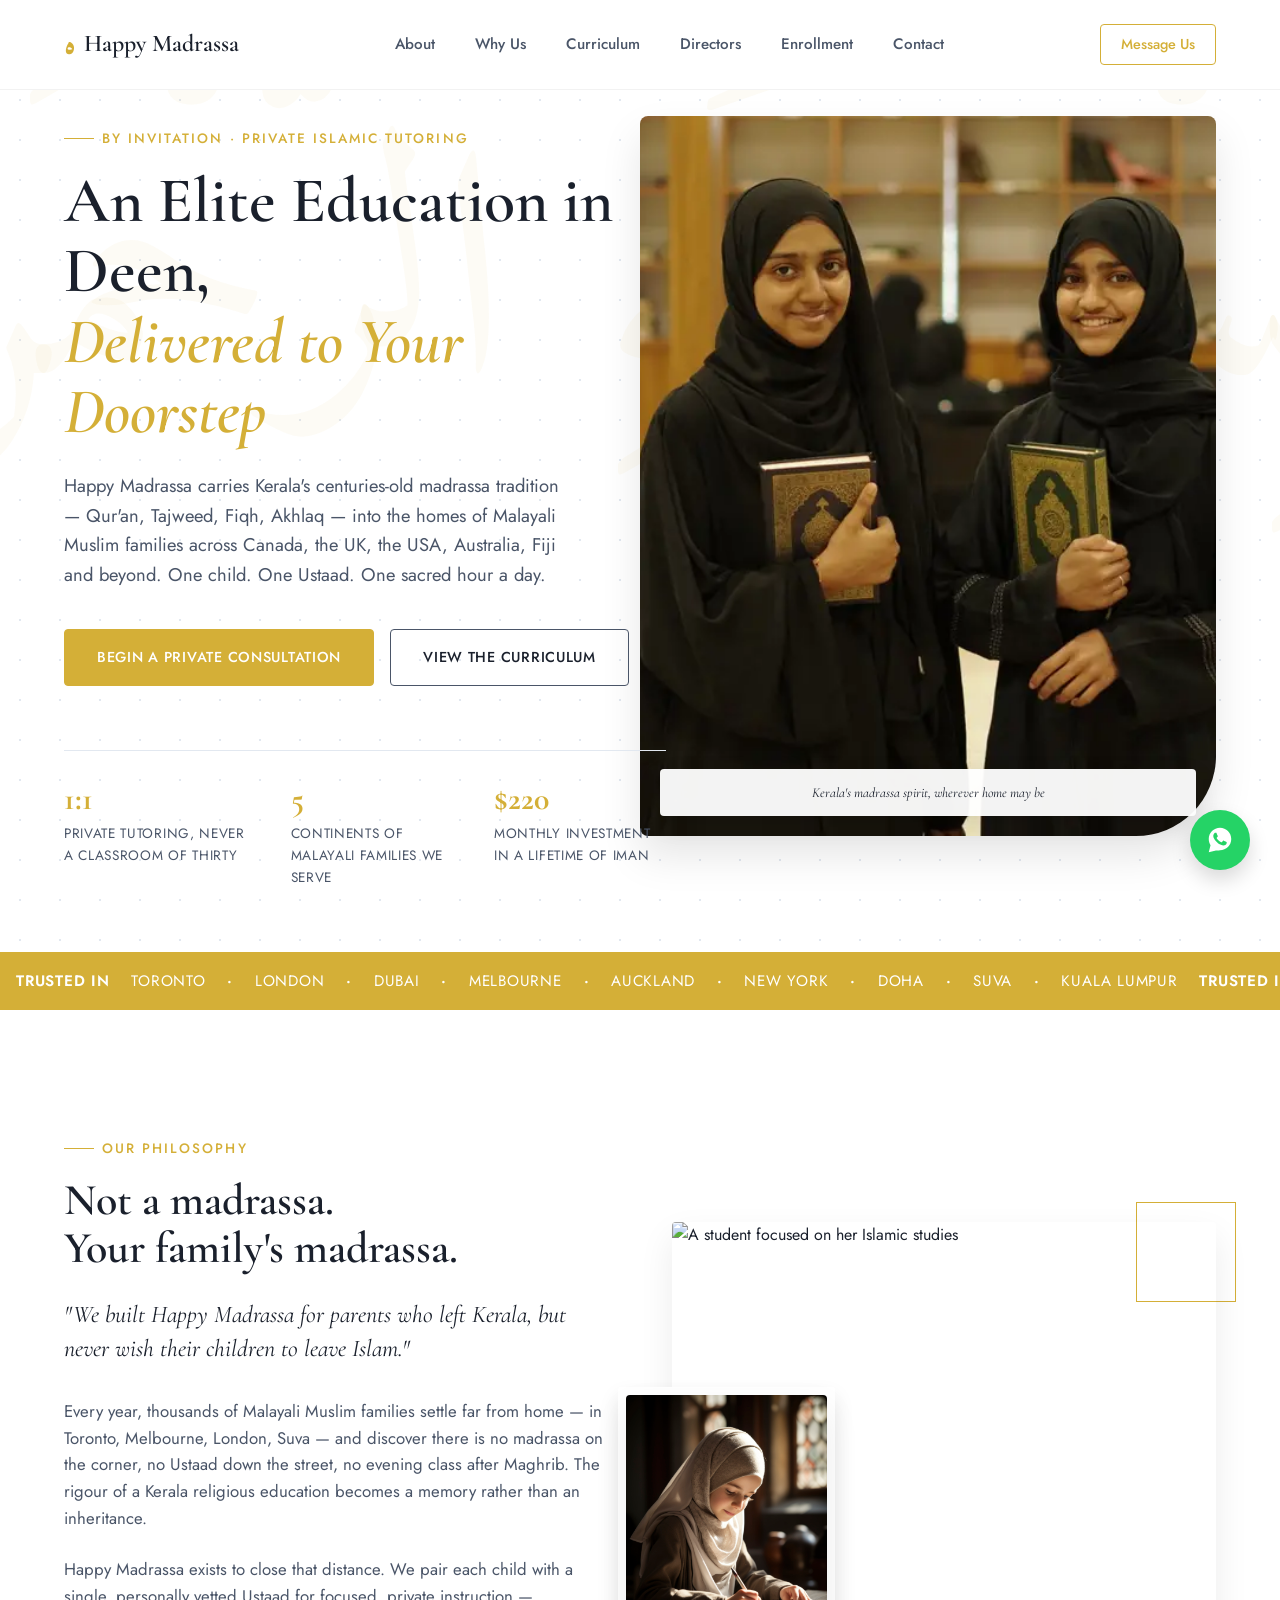
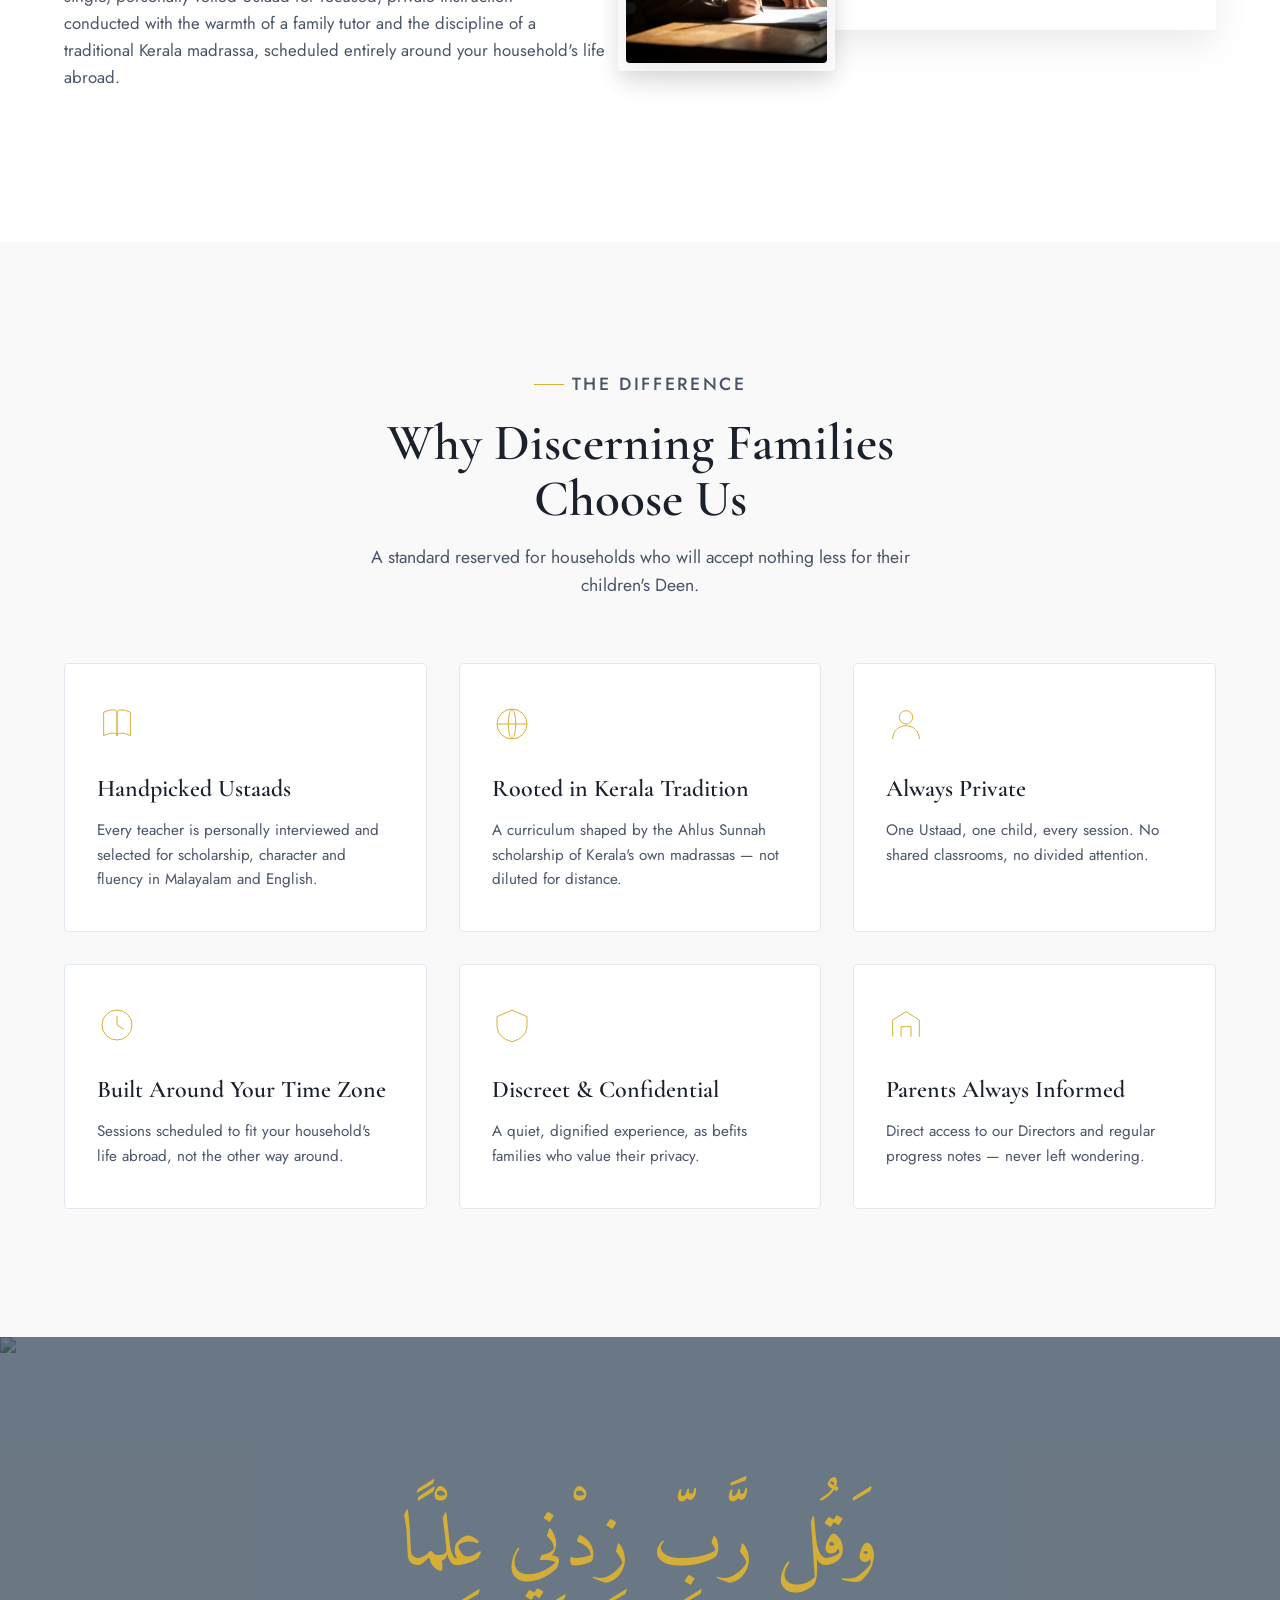
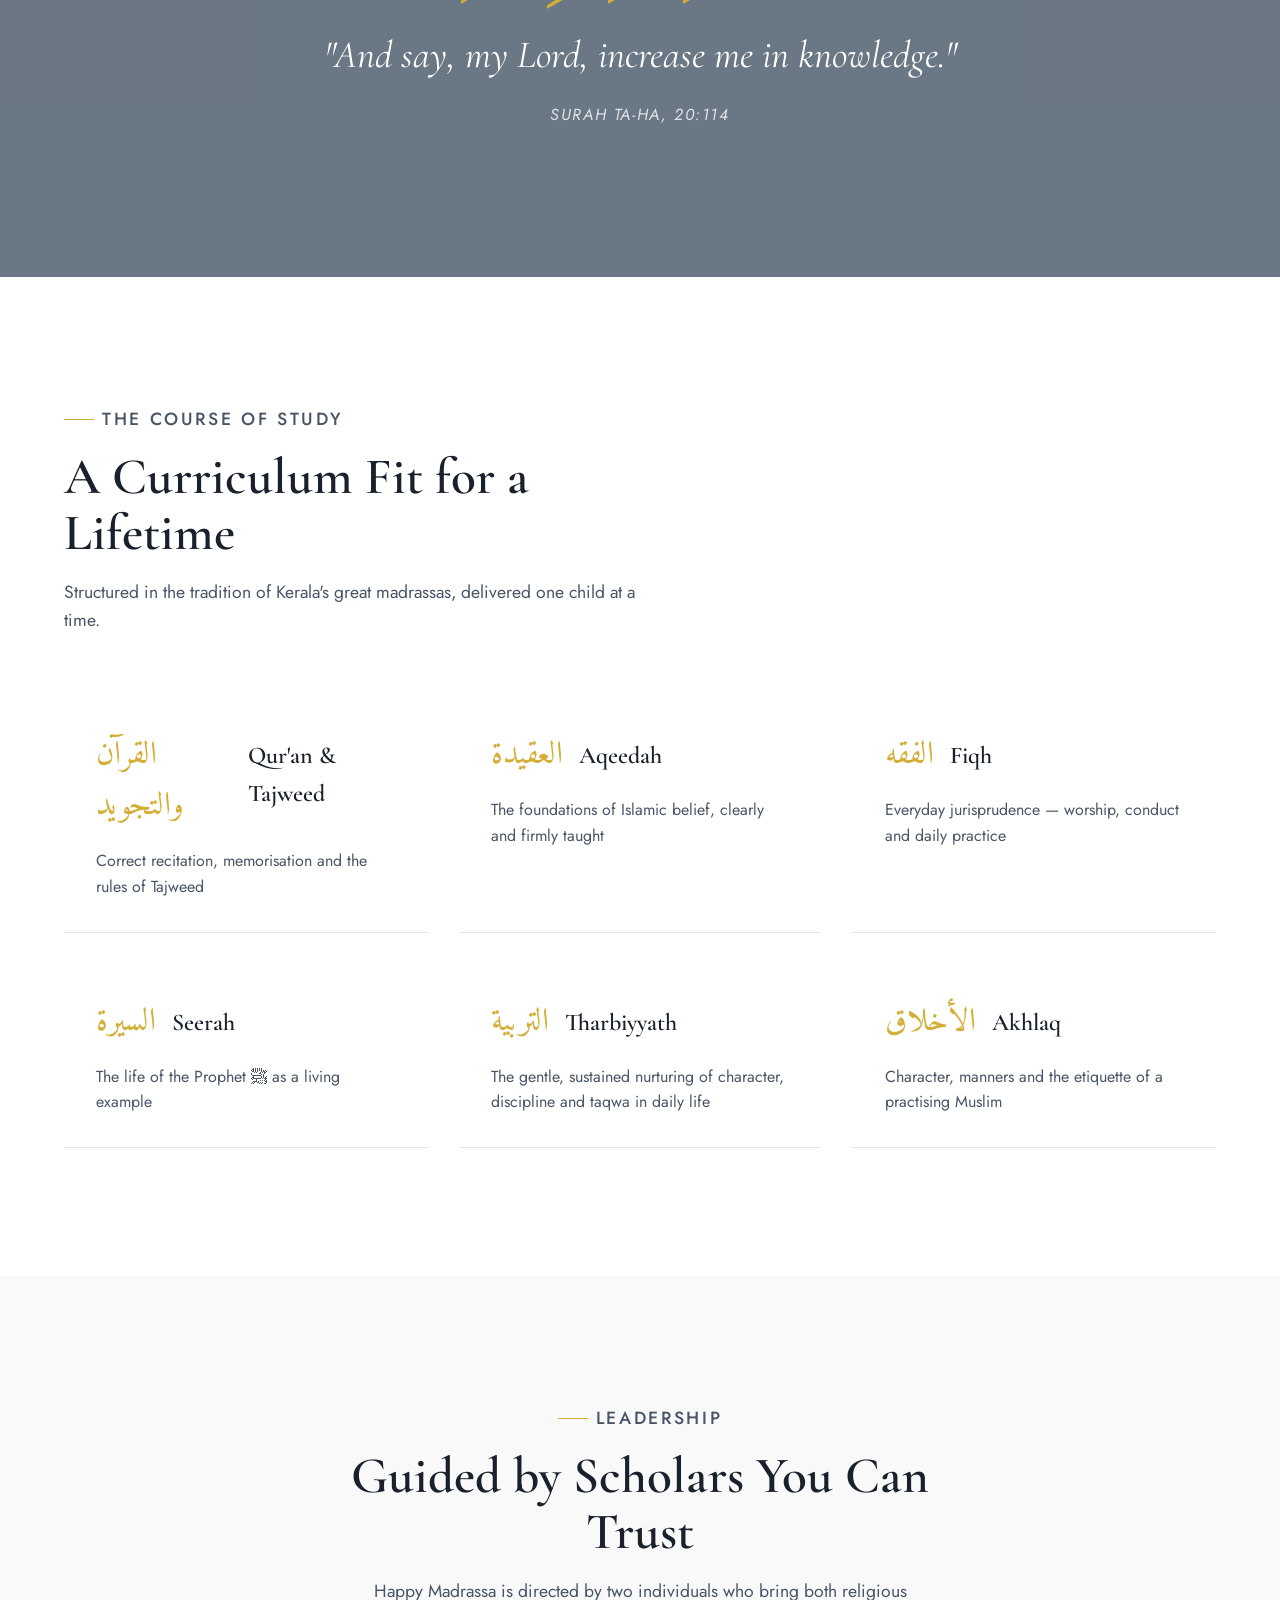
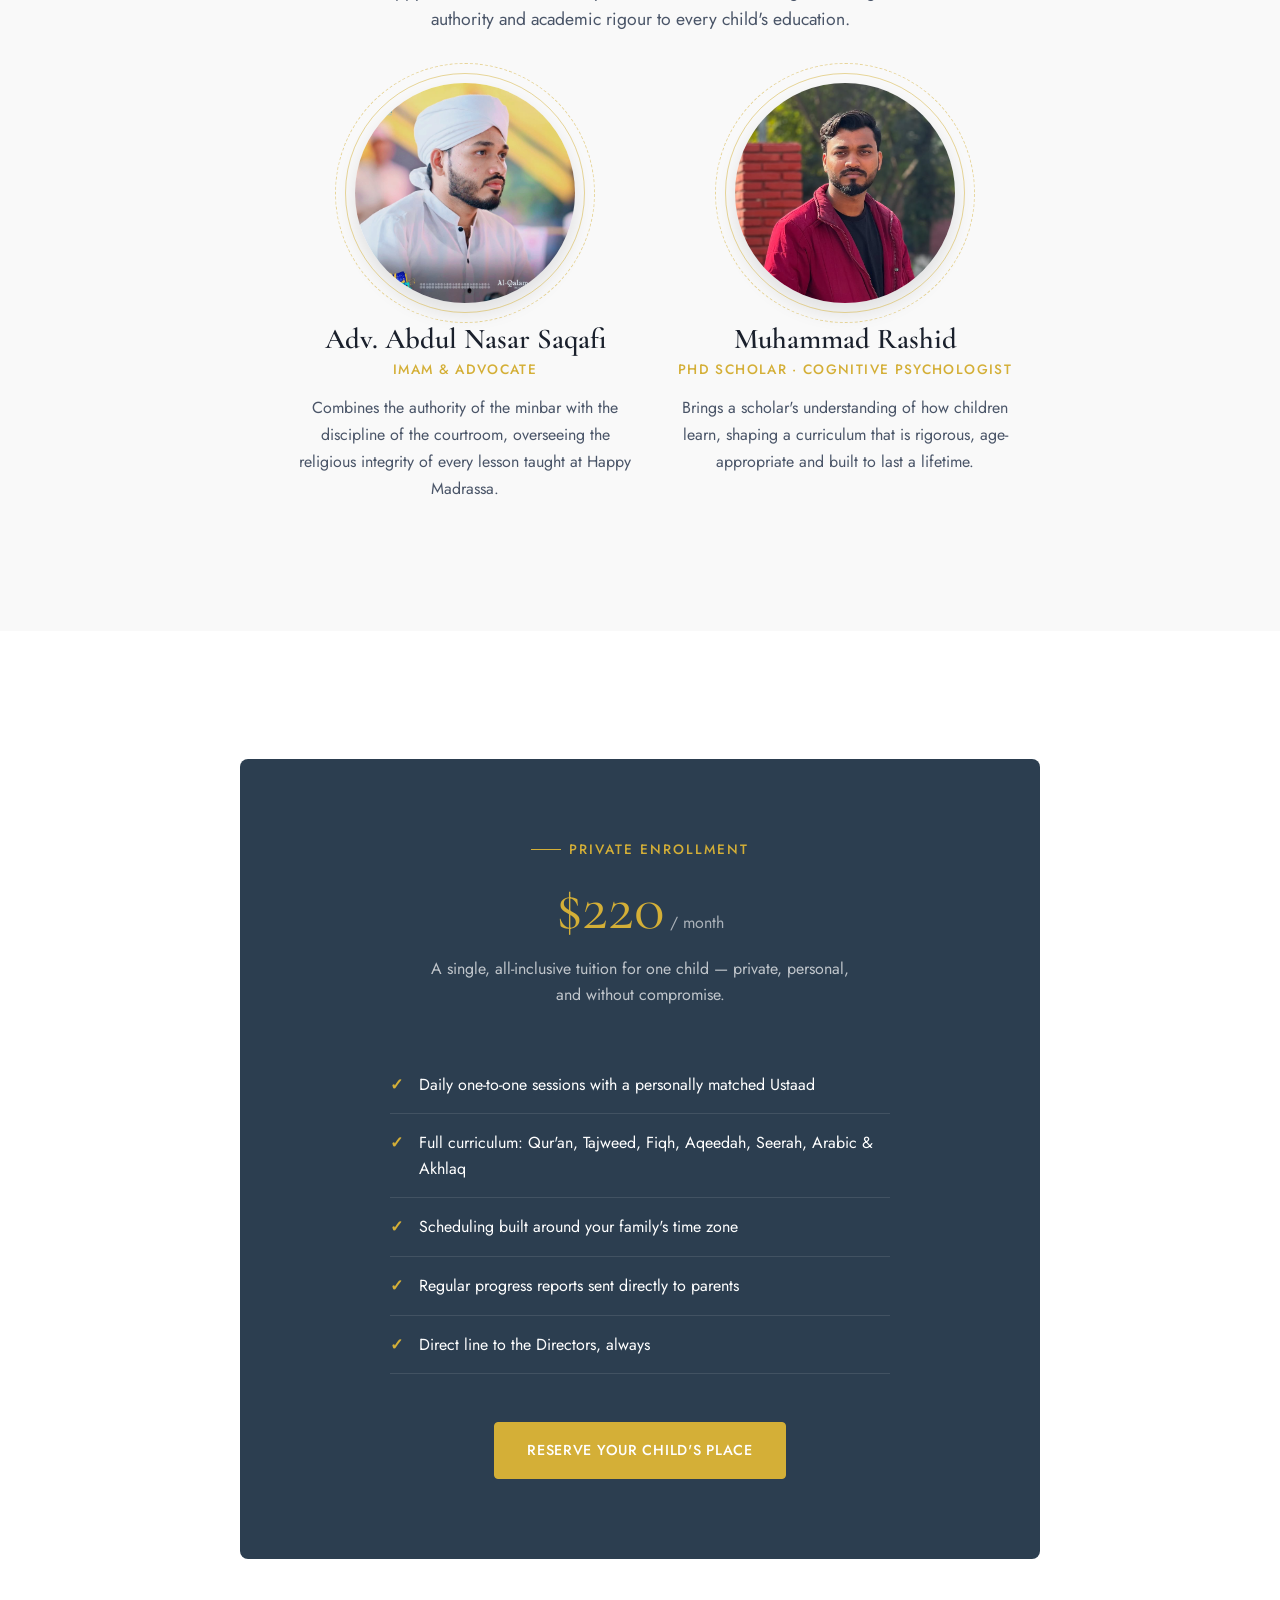
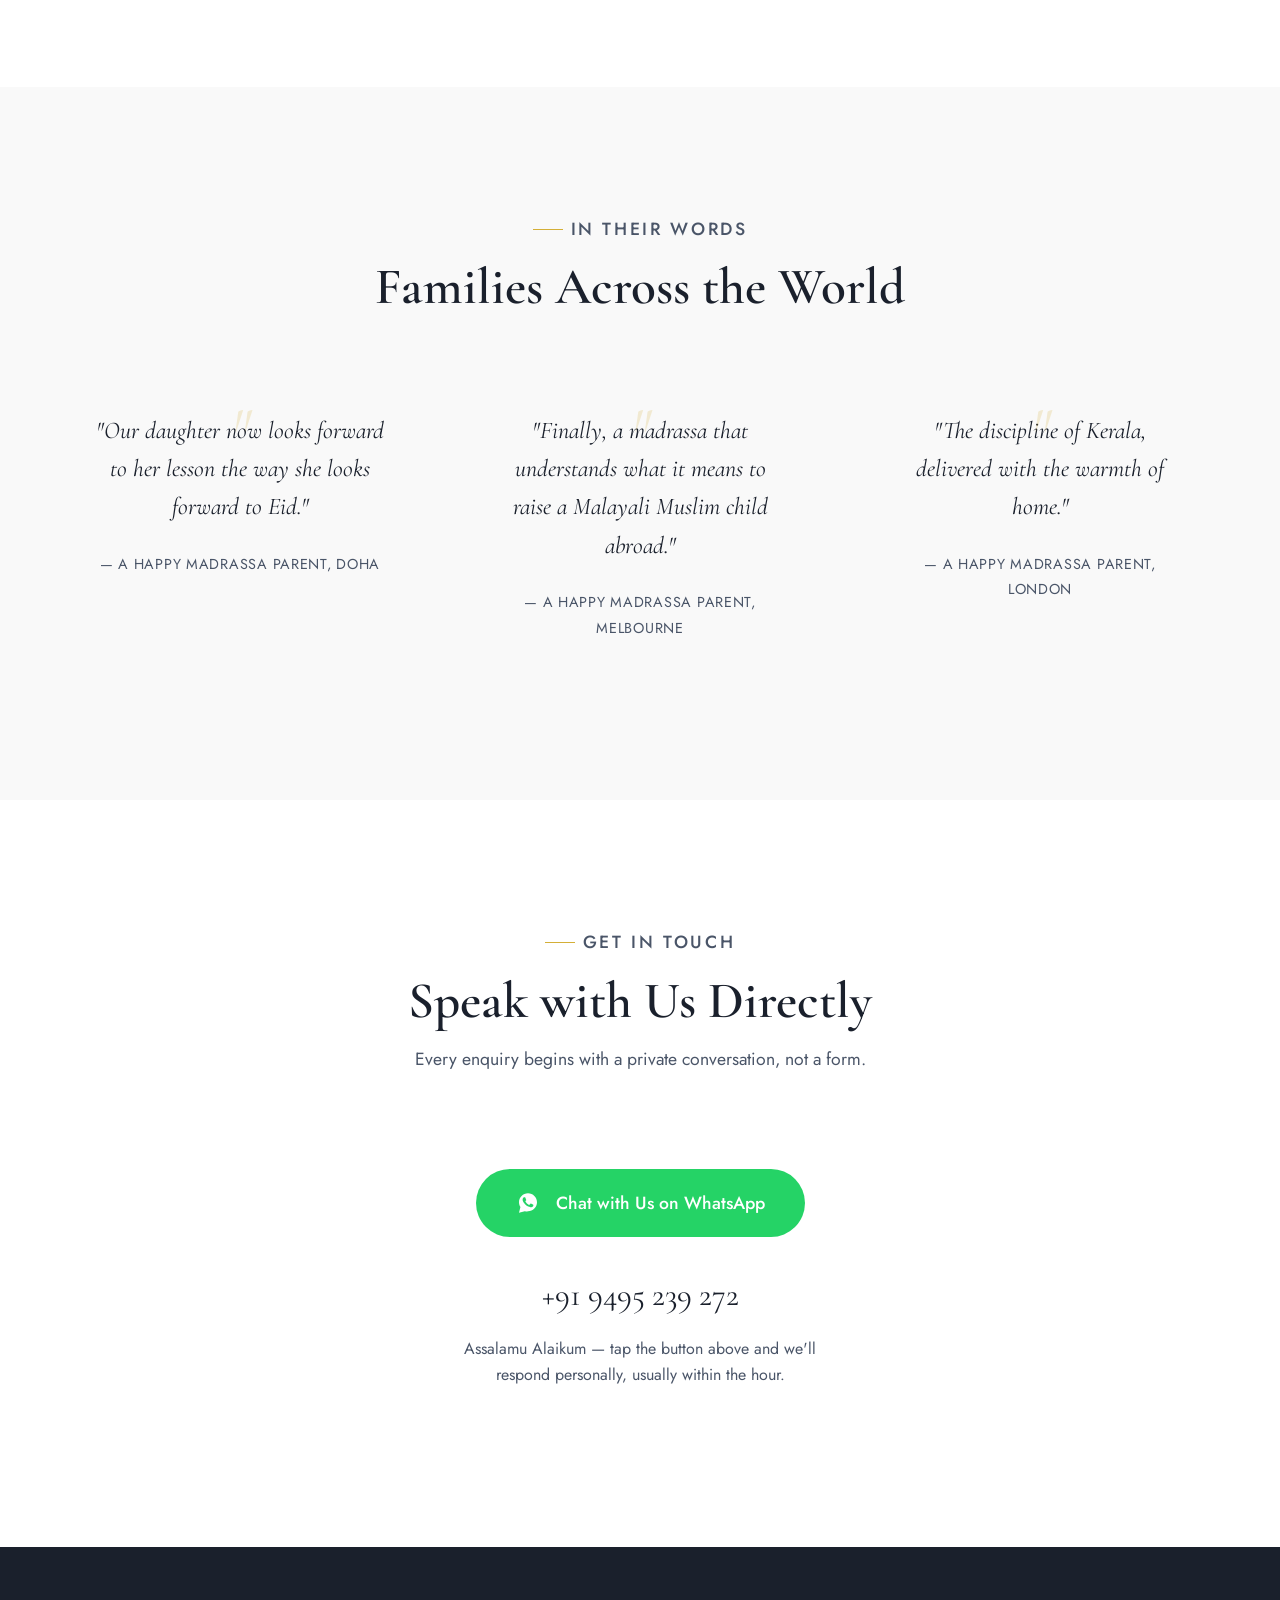
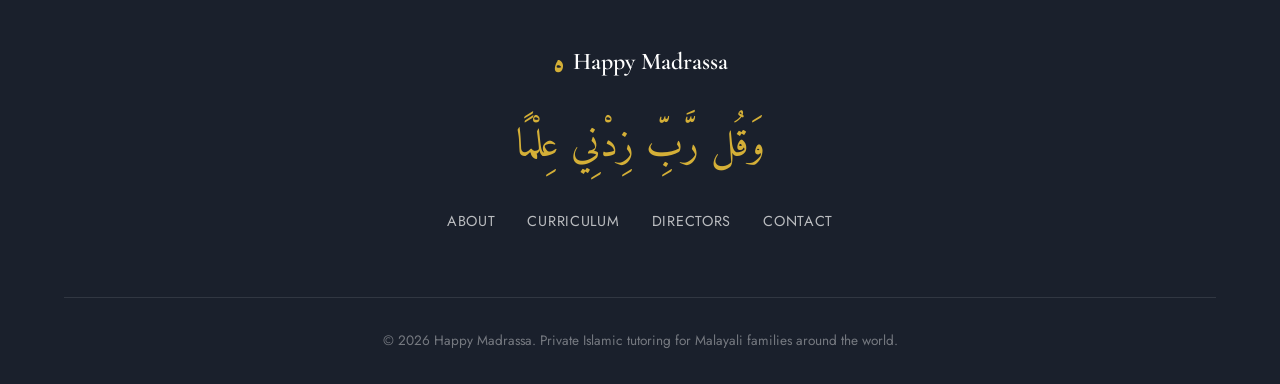
==== index.html @ 9a1baa21 "Add files via upload" ====
<!DOCTYPE html>
<html lang="en">
<head>
<meta charset="UTF-8" />
<meta name="viewport" content="width=device-width, initial-scale=1.0" />
<title>Happy Madrassa — Private Islamic Tutoring for Malayali Families Abroad</title>
<meta name="description" content="Happy Madrassa brings Kerala's madrassa tradition into your home, wherever you live in the world — private, one-to-one Islamic education for Malayali Muslim children in Canada, the UK, the US, Australia, Fiji and beyond." />

<!-- Fonts: elegant display serif + Arabic calligraphic face + clean geometric sans -->
<link rel="preconnect" href="https://fonts.googleapis.com">
<link rel="preconnect" href="https://fonts.gstatic.com" crossorigin>
<link href="https://fonts.googleapis.com/css2?family=Cormorant+Garamond:ital,wght@0,400;0,500;0,600;0,700;1,500;1,600&family=Amiri:wght@400;700&family=Jost:wght@300;400;500;600&display=swap" rel="stylesheet">

<style>
:root {
  /* Light Theme Palette */
  --bg-primary: #ffffff; /* Clean white background */
  --bg-secondary: #f9f9f9; /* Very light grey for contrast sections */
  --text-main: #1a202c; /* Near black for optimal readability */
  --text-muted: #4a5568; /* Dark grey for secondary text */
  --gold: #d4af37; /* Classic bright gold */
  --gold-hover: #b5952f;
  --accent-light: #e2e8f0; /* Soft border/accent color */
  
  --font-display: 'Cormorant Garamond', serif;
  --font-body: 'Jost', sans-serif;
  --font-arabic: 'Amiri', serif;
  
  --transition: all 0.4s cubic-bezier(0.25, 1, 0.5, 1);
}

* {
  box-sizing: border-box;
  margin: 0;
  padding: 0;
}

html {
  scroll-behavior: smooth;
}

body {
  font-family: var(--font-body);
  background-color: var(--bg-primary);
  color: var(--text-main);
  line-height: 1.6;
  -webkit-font-smoothing: antialiased;
  overflow-x: hidden;
}

img {
  max-width: 100%;
  height: auto;
  display: block;
}

a {
  text-decoration: none;
  color: inherit;
}

.container {
  width: 90%;
  max-width: 1200px;
  margin: 0 auto;
}

h1, h2, h3 {
  font-family: var(--font-display);
  font-weight: 600;
  line-height: 1.1;
  color: var(--text-main);
}

.eyebrow {
  font-size: 0.85rem;
  text-transform: uppercase;
  letter-spacing: 0.15em;
  color: var(--gold);
  font-weight: 500;
  margin-bottom: 1rem;
  display: flex;
  align-items: center;
  gap: 0.5rem;
}

.eyebrow::before {
  content: '';
  display: block;
  width: 30px;
  height: 1px;
  background-color: var(--gold);
}

.lede {
  font-family: var(--font-display);
  font-size: 1.5rem;
  font-style: italic;
  color: var(--text-main);
  margin-bottom: 2rem;
  line-height: 1.4;
}

.section-head {
  margin-bottom: 4rem;
  max-width: 600px;
}

.section-head.center {
  text-align: center;
  margin: 0 auto 4rem;
}

.section-head h2 {
  font-size: clamp(2.5rem, 4vw, 3.5rem);
  margin-bottom: 1rem;
}

.section-head p {
  color: var(--text-muted);
  font-size: 1.1rem;
}

/* Buttons */
.btn-gold {
  display: inline-block;
  background-color: var(--gold);
  color: white;
  padding: 1rem 2rem;
  border-radius: 4px;
  font-weight: 500;
  text-transform: uppercase;
  letter-spacing: 0.05em;
  font-size: 0.9rem;
  transition: var(--transition);
  border: 1px solid var(--gold);
}

.btn-gold:hover {
  background-color: var(--gold-hover);
  border-color: var(--gold-hover);
  transform: translateY(-2px);
  box-shadow: 0 4px 12px rgba(212, 175, 55, 0.3);
}

.btn-ghost {
  display: inline-block;
  background-color: transparent;
  color: var(--text-main);
  padding: 1rem 2rem;
  border-radius: 4px;
  font-weight: 500;
  text-transform: uppercase;
  letter-spacing: 0.05em;
  font-size: 0.9rem;
  transition: var(--transition);
  border: 1px solid var(--text-muted);
}

.btn-ghost:hover {
  border-color: var(--gold);
  color: var(--gold);
}

/* Reveal Animation */
.reveal {
  opacity: 0;
  transform: translateY(30px);
  transition: opacity 0.8s ease-out, transform 0.8s ease-out;
}

.reveal.active {
  opacity: 1;
  transform: translateY(0);
}

/* ============ NAV ============ */
.nav {
  position: fixed;
  top: 0;
  left: 0;
  width: 100%;
  padding: 1.5rem 0;
  z-index: 100;
  transition: var(--transition);
  background-color: rgba(255, 255, 255, 0.95);
  backdrop-filter: blur(10px);
  border-bottom: 1px solid rgba(0,0,0,0.05);
}

.nav.scrolled {
  padding: 1rem 0;
  box-shadow: 0 4px 20px rgba(0,0,0,0.05);
}

.nav-inner {
  width: 90%;
  max-width: 1400px;
  margin: 0 auto;
  display: flex;
  justify-content: space-between;
  align-items: center;
}

.brand {
  font-family: var(--font-display);
  font-size: 1.5rem;
  font-weight: 600;
  color: var(--text-main);
  display: flex;
  align-items: center;
  gap: 0.5rem;
}

.brand-mark {
  font-family: var(--font-arabic);
  color: var(--gold);
  font-size: 2rem;
  line-height: 1;
}

.nav-links {
  display: none;
}

@media (min-width: 900px) {
  .nav-links {
    display: flex;
    gap: 2.5rem;
  }
  
  .nav-links a {
    font-size: 0.95rem;
    font-weight: 500;
    color: var(--text-muted);
    transition: var(--transition);
    position: relative;
  }
  
  .nav-links a::after {
    content: '';
    position: absolute;
    bottom: -4px;
    left: 0;
    width: 0;
    height: 1px;
    background-color: var(--gold);
    transition: width 0.3s ease;
  }
  
  .nav-links a:hover {
    color: var(--text-main);
  }
  
  .nav-links a:hover::after {
    width: 100%;
  }
}

.nav-cta {
  font-size: 0.9rem;
  font-weight: 500;
  color: var(--gold);
  border: 1px solid var(--gold);
  padding: 0.5rem 1.25rem;
  border-radius: 4px;
  transition: var(--transition);
}

.nav-cta:hover {
  background-color: var(--gold);
  color: white;
}

/* ============ HERO ============ */
.hero {
  position: relative;
  min-height: 100vh;
  display: flex;
  align-items: center;
  padding: 8rem 5% 4rem;
  overflow: hidden;
  background-color: var(--bg-primary);
  /* Subtle background pattern for light theme */
  background-image: radial-gradient(var(--accent-light) 1px, transparent 1px);
  background-size: 40px 40px;
}

.hero-arabic {
  position: absolute;
  top: 15vh;
  right: -5vw;
  font-family: var(--font-arabic);
  font-size: 25vw;
  color: rgba(212, 175, 55, 0.05); /* Very faint gold */
  white-space: nowrap;
  pointer-events: none;
  z-index: 0;
  line-height: 1;
}

.hero-content {
  position: relative;
  z-index: 2;
  width: 55%;
  max-width: 700px;
  padding-right: 2rem;
}

@media (max-width: 1023px) {
  .hero-content {
    width: 100%;
    max-width: 700px;
    padding-right: 0;
  }
}

.hero h1 {
  font-size: clamp(3rem, 5vw, 4.5rem);
  margin-bottom: 1.5rem;
  color: var(--text-main);
}

.hero h1 em {
  font-style: italic;
  color: var(--gold);
}

.hero-sub {
  font-size: 1.15rem;
  color: var(--text-muted);
  margin-bottom: 2.5rem;
  max-width: 500px;
}

.hero-actions {
  display: flex;
  flex-wrap: wrap;
  gap: 1rem;
  margin-bottom: 4rem;
}

.hero-stats {
  display: flex;
  gap: 2rem;
  border-top: 1px solid var(--accent-light);
  padding-top: 2rem;
}

.hero-stats div {
  display: flex;
  flex-direction: column;
}

.hero-stats strong {
  font-family: var(--font-display);
  font-size: 2rem;
  color: var(--gold);
  line-height: 1;
}

.hero-stats span {
  font-size: 0.85rem;
  color: var(--text-muted);
  text-transform: uppercase;
  letter-spacing: 0.05em;
  margin-top: 0.5rem;
}

.hero-photo {
  position: absolute;
  right: 5%;
  top: 50%;
  transform: translateY(-50%);
  width: 45%;
  max-width: 600px;
  z-index: 1;
  display: none;
}

@media (min-width: 1024px) {
  .hero-photo {
    display: block;
  }
}

.hero-photo img {
  border-radius: 8px 8px 80px 8px;
  box-shadow: 0 20px 40px rgba(0,0,0,0.1);
  object-fit: cover;
  aspect-ratio: 4/5;
}

.hero-photo-caption {
  position: absolute;
  bottom: 20px;
  left: 20px;
  right: 20px;
  background: rgba(255, 255, 255, 0.95);
  padding: 0.8rem 1rem;
  border-radius: 4px;
  font-size: 0.85rem;
  color: var(--text-main);
  box-shadow: 0 8px 25px rgba(0,0,0,0.10);
  font-style: italic;
  font-family: var(--font-display);
  text-align: center;
  z-index: 3;
}

.floating {
  animation: float 6s ease-in-out infinite;
}

@keyframes float {
  0% { transform: translateY(-50%) }
  50% { transform: translateY(calc(-50% - 15px)) }
  100% { transform: translateY(-50%) }
}

.marquee {
  background-color: var(--gold);
  color: white;
  padding: 1rem 0;
  overflow: hidden;
  white-space: nowrap;
  position: relative;
}

.marquee-track {
  display: inline-block;
  animation: scroll 30s linear infinite;
  font-size: 0.95rem;
  letter-spacing: 0.05em;
  text-transform: uppercase;
}

.marquee-track span {
  font-weight: 600;
  margin: 0 1rem;
}

@keyframes scroll {
  0% { transform: translateX(0); }
  100% { transform: translateX(-50%); }
}

/* ============ ABOUT ============ */
.about {
  padding: 8rem 0;
  background-color: var(--bg-primary);
}

.about-grid {
  display: grid;
  grid-template-columns: 1fr;
  gap: 4rem;
  align-items: center;
}

@media (min-width: 900px) {
  .about-grid {
    grid-template-columns: 1fr 1fr;
  }
}

.about-copy h2 {
  font-family: var(--font-display);
  font-size: clamp(30px, 3.6vw, 44px);
  margin: 0 0 26px;
  color: var(--text-main);
  font-weight: 600;
}

.about-copy p:not(.eyebrow):not(.lede) {
  color: var(--text-muted);
  margin-bottom: 1.5rem;
  font-size: 1.05rem;
}

.about-photo {
  position: relative;
}

.about-photo img {
  border-radius: 4px;
  box-shadow: 0 15px 35px rgba(0,0,0,0.08);
}

.about-photo > img {
    aspect-ratio: 4/3;
    object-fit: cover;
}

.ornament {
  position: absolute;
  top: -20px;
  right: -20px;
  width: 100px;
  height: 100px;
  border: 1px solid var(--gold);
  z-index: 0;
}

.about-photo img {
  position: relative;
  z-index: 1;
}

.about-accent {
  position: absolute;
  bottom: -10%;
  left: -10%;
  width: 40%;
  z-index: 2;
  border: 8px solid white;
  border-radius: 4px;
  box-shadow: 0 10px 20px rgba(0,0,0,0.1);
}

/* ============ WHY ============ */
.why {
  padding: 8rem 0;
  background-color: var(--bg-secondary);
}

.why-grid {
  display: grid;
  grid-template-columns: repeat(auto-fit, minmax(280px, 1fr));
  gap: 2rem;
  width: 90%;
  max-width: 1200px;
  margin: 0 auto;
}

.why-card {
  background: white;
  padding: 2.5rem 2rem;
  border-radius: 4px;
  border: 1px solid var(--accent-light);
  transition: var(--transition);
}

.why-card:hover {
  transform: translateY(-5px);
  box-shadow: 0 10px 30px rgba(0,0,0,0.05);
  border-color: var(--gold);
}

.why-icon {
  width: 40px;
  height: 40px;
  color: var(--gold);
  margin-bottom: 1.5rem;
}

.why-card h3 {
  font-size: 1.5rem;
  margin-bottom: 1rem;
}

.why-card p {
  color: var(--text-muted);
  font-size: 0.95rem;
}

/* ============ SCRIPTURE BANNER ============ */
.banner {
  position: relative;
  height: 60vh;
  min-height: 400px;
  display: flex;
  align-items: center;
  justify-content: center;
  text-align: center;
  color: white;
}

.banner::before {
  content: '';
  position: absolute;
  top: 0;
  left: 0;
  width: 100%;
  height: 100%;
  background: rgba(44, 62, 80, 0.7); /* Dark overlay for text readability */
  z-index: 1;
}

.banner img {
  position: absolute;
  top: 0;
  left: 0;
  width: 100%;
  height: 100%;
  object-fit: cover;
  z-index: 0;
}

.banner-content {
  position: relative;
  z-index: 2;
  padding: 0 2rem;
}

.banner-arabic {
  font-family: var(--font-arabic);
  font-size: clamp(3rem, 6vw, 5rem);
  margin-bottom: 1rem;
  color: var(--gold);
}

.banner p:not(.banner-arabic) {
  font-family: var(--font-display);
  font-size: clamp(1.5rem, 3vw, 2.5rem);
  font-style: italic;
  margin-bottom: 1rem;
}

.banner cite {
  font-size: 1rem;
  text-transform: uppercase;
  letter-spacing: 0.1em;
  opacity: 0.8;
}

/* ============ CURRICULUM ============ */
.curriculum {
  padding: 8rem 0;
  background-color: var(--bg-primary);
}

.curr-list {
  display: grid;
  grid-template-columns: repeat(auto-fit, minmax(300px, 1fr));
  gap: 2rem;
}

.curr-item {
  padding: 2rem;
  border-bottom: 1px solid var(--accent-light);
  transition: var(--transition);
}

.curr-item:hover {
  background-color: var(--bg-secondary);
  border-bottom-color: var(--gold);
}

.curr-name {
  display: flex;
  align-items: baseline;
  gap: 1rem;
  margin-bottom: 1rem;
}

.curr-name .ar {
  font-family: var(--font-arabic);
  font-size: 2rem;
  color: var(--gold);
}

.curr-name .en {
  font-family: var(--font-display);
  font-size: 1.5rem;
  font-weight: 600;
  color: var(--text-main);
}

.curr-desc {
  color: var(--text-muted);
}

/* ============ DIRECTORS ============ */

/* ============ DIRECTORS ============ */
.directors {
  padding: 8rem 0;
  background-color: var(--bg-secondary);
}

/* Header */
.directors .section-head {
  margin-bottom: 0;
}

.directors .section-head p:last-child {
  margin-bottom: 0;
}

/* Large intentional gap BEFORE director photos */
.directors-grid {
  display: grid;
  grid-template-columns: 1fr;
  gap: 4rem;
  max-width: 1000px;
  margin: 7rem auto 0;
  align-items: start;
}

@media (min-width: 768px) {
  .directors-grid {
    grid-template-columns: 1fr 1fr;
    column-gap: 5rem;
  }
}

/* Individual Director */
.director-card {
  text-align: center;
  display: flex;
  flex-direction: column;
  align-items: center;
}

/* Portrait */
.director-frame {
  position: relative;
  width: 220px;
  height: 220px;

  /* IMPORTANT:
     small gap after image */
  margin: 0 auto 1.2rem;
}

.director-frame .ring {
  position: absolute;
  top: -10px;
  left: -10px;
  right: -10px;
  bottom: -10px;
  border: 1px solid var(--gold);
  border-radius: 50%;
  opacity: 0.5;
}

.director-frame .ring.outer {
  top: -20px;
  left: -20px;
  right: -20px;
  bottom: -20px;
  border-style: dashed;
  animation: spin 30s linear infinite;
}

.director-avatar {
  width: 100%;
  height: 100%;
  border-radius: 50%;
  overflow: hidden;
  background-color: white;
  box-shadow: 0 10px 20px rgba(0,0,0,0.1);
}

.director-avatar img {
  width: 100%;
  height: 100%;
  object-fit: cover;
  object-position: top;
}

/* Director Name — close to portrait */
.director-card h3 {
  font-size: 1.8rem;
  margin: 0 0 0.25rem;
  line-height: 1.15;
}

/* Designation — close to name */
.director-role {
  color: var(--gold);
  text-transform: uppercase;
  letter-spacing: 0.1em;
  font-size: 0.85rem;
  font-weight: 500;
  margin: 0 0 0.8rem;
}

/* Bio */
.director-bio {
  color: var(--text-muted);
  font-size: 1rem;
  line-height: 1.7;
  max-width: 350px;
  margin: 0;
}

.floating-slow {
  animation: directorFloat 8s ease-in-out infinite;
}

.floating-delay {
  animation-delay: 2s;
}

/* Separate animation so it doesn't interfere with layout */
@keyframes directorFloat {
  0%, 100% {
    transform: translateY(0);
  }

  50% {
    transform: translateY(-8px);
  }
}

@keyframes spin {
  100% {
    transform: rotate(360deg);
  }
}

/* ============ ENROLLMENT ============ */
.enrollment {
  padding: 8rem 0;
  background-color: var(--bg-primary);
}

.enroll-card {
  background-color: #2c3e50; /* Keep the card dark for impact */
  color: white;
  padding: 5rem 2rem;
  text-align: center;
  border-radius: 8px;
  position: relative;
  overflow: hidden;
  max-width: 800px;
  margin: 0 auto;
}

.ornament-tl, .ornament-br {
  position: absolute;
  width: 150px;
  height: 150px;
  border: 2px solid rgba(212, 175, 55, 0.2);
}

.ornament-tl {
  top: -20px;
  left: -20px;
  border-right: none;
  border-bottom: none;
}

.ornament-br {
  bottom: -20px;
  right: -20px;
  border-left: none;
  border-top: none;
}

.enroll-card .eyebrow {
  justify-content: center;
  color: var(--gold);
}

.enroll-price {
  font-family: var(--font-display);
  font-size: 4rem;
  color: var(--gold);
  margin: 1rem 0;
  line-height: 1;
}

.enroll-price small {
  font-family: var(--font-body);
  font-size: 1rem;
  color: rgba(255,255,255,0.6);
}

.enroll-list {
  list-style: none;
  margin: 3rem auto;
  max-width: 500px;
  text-align: left;
}

.enroll-list li {
  padding: 1rem 0;
  border-bottom: 1px solid rgba(255,255,255,0.1);
  display: flex;
  align-items: flex-start;
  gap: 1rem;
}

.enroll-list li::before {
  content: '✓';
  color: var(--gold);
  font-weight: bold;
}

/* ============ TESTIMONIALS ============ */
.testimonial {
  padding: 8rem 0;
  background-color: var(--bg-secondary);
}

.testimonial-grid {
  display: grid;
  grid-template-columns: repeat(auto-fit, minmax(300px, 1fr));
  gap: 3rem;
}

.testimonial-card {
  padding: 2rem;
  text-align: center;
}

.testimonial-card p {
  font-family: var(--font-display);
  font-size: 1.5rem;
  font-style: italic;
  color: var(--text-main);
  margin-bottom: 1.5rem;
  position: relative;
}

.testimonial-card p::before {
  content: '"';
  font-family: var(--font-display);
  font-size: 4rem;
  color: var(--gold);
  opacity: 0.2;
  position: absolute;
  top: -2rem;
  left: 50%;
  transform: translateX(-50%);
}

.testimonial-card cite {
  font-size: 0.9rem;
  color: var(--text-muted);
  text-transform: uppercase;
  letter-spacing: 0.05em;
  font-style: normal;
}

/* ============ CONTACT ============ */
.contact {
  padding: 8rem 0 10rem;
  background-color: var(--bg-primary);
  text-align: center;
}

.whatsapp-cta {
  display: inline-flex;
  align-items: center;
  justify-content: center;
  gap: 1rem;
  background-color: #25D366;
  color: white;
  padding: 1.25rem 2.5rem;
  border-radius: 50px;
  font-size: 1.1rem;
  font-weight: 500;
  margin: 2rem 0;
  transition: transform 0.3s ease, box-shadow 0.3s ease;
}

.whatsapp-cta:hover {
  transform: translateY(-3px);
  box-shadow: 0 10px 25px rgba(37, 211, 102, 0.4);
}

.whatsapp-cta svg {
  width: 24px;
  height: 24px;
}

.contact-phone {
  font-family: var(--font-display);
  font-size: 2rem;
  color: var(--text-main);
  margin-bottom: 1rem;
}

.contact-note {
  color: var(--text-muted);
  max-width: 400px;
  margin: 0 auto;
}

.wa-float {
  position: fixed;
  bottom: 30px;
  right: 30px;
  background-color: #25D366;
  color: white;
  width: 60px;
  height: 60px;
  border-radius: 50%;
  display: flex;
  align-items: center;
  justify-content: center;
  box-shadow: 0 10px 20px rgba(0,0,0,0.15);
  z-index: 100;
  transition: transform 0.3s ease;
}

.wa-float:hover {
  transform: scale(1.1);
}

.wa-float svg {
  width: 30px;
  height: 30px;
}

/* ============ FOOTER ============ */
footer {
  background-color: var(--text-main);
  color: white;
  padding: 6rem 0 2rem;
  text-align: center;
}

.footer-inner {
  display: flex;
  flex-direction: column;
  align-items: center;
  gap: 2rem;
  margin-bottom: 4rem;
}

footer .brand {
  color: white;
}

.footer-arabic {
  font-family: var(--font-arabic);
  font-size: 2.5rem;
  color: var(--gold);
}

.footer-links {
  display: flex;
  gap: 2rem;
  flex-wrap: wrap;
  justify-content: center;
}

.footer-links a {
  color: rgba(255,255,255,0.7);
  font-size: 0.9rem;
  text-transform: uppercase;
  letter-spacing: 0.05em;
  transition: color 0.3s ease;
}

.footer-links a:hover {
  color: var(--gold);
}

.footer-copy {
  color: rgba(255,255,255,0.4);
  font-size: 0.85rem;
  border-top: 1px solid rgba(255,255,255,0.1);
  padding-top: 2rem;
  width: 90%;
  max-width: 1200px;
  margin: 0 auto;
}

/* Utilities */
.ar { font-family: var(--font-arabic); }
.en { font-family: var(--font-body); }
</style>
</head>
<body>

<!-- ============ NAV ============ -->
<header class="nav" id="mainNav">
  <div class="nav-inner">
    <a class="brand" href="#top"><span class="brand-mark">ه</span> Happy&nbsp;Madrassa</a>
    <nav class="nav-links">
      <a href="#about">About</a>
      <a href="#why">Why Us</a>
      <a href="#curriculum">Curriculum</a>
      <a href="#directors">Directors</a>
      <a href="#enrollment">Enrollment</a>
      <a href="#contact">Contact</a>
    </nav>
    <a class="nav-cta" href="https://wa.me/919495239272?text=Assalamu%20Alaikum%2C%20I%20would%20like%20to%20learn%20more%20about%20Happy%20Madrassa." target="_blank" rel="noopener">Message Us</a>
  </div>
</header>

<!-- ============ HERO ============ -->
<section class="hero" id="top">
  <div class="hero-arabic">بِسْمِ اللَّهِ الرَّحْمَٰنِ الرَّحِيمِ</div>
  <div class="hero-content">
    <p class="eyebrow">By Invitation · Private Islamic Tutoring</p>
    <h1>An Elite Education in Deen,<br><em>Delivered to Your Doorstep</em></h1>
    <p class="hero-sub">Happy Madrassa carries Kerala's centuries-old madrassa tradition — Qur'an, Tajweed, Fiqh, Akhlaq — into the homes of Malayali Muslim families across Canada, the UK, the USA, Australia, Fiji and beyond. One child. One Ustaad. One sacred hour a day.</p>
    <div class="hero-actions">
      <a class="btn-gold" href="https://wa.me/919495239272?text=Assalamu%20Alaikum%2C%20I%20would%20like%20to%20learn%20more%20about%20Happy%20Madrassa." target="_blank" rel="noopener">Begin a Private Consultation</a>
      <a class="btn-ghost" href="#curriculum">View the Curriculum</a>
    </div>
    <div class="hero-stats">
      <div><strong>1:1</strong><span>Private tutoring, never a classroom of thirty</span></div>
      <div><strong>5</strong><span>Continents of Malayali families we serve</span></div>
      <div><strong>$220</strong><span>Monthly investment in a lifetime of Iman</span></div>
    </div>
  </div>
  <div class="hero-photo floating">
    <img src="DSC07703 (1).webp" alt="Happy Madrassa students" loading="eager" />
    <p class="hero-photo-caption">Kerala's madrassa spirit, wherever home may be</p>
  </div>
</section>

<div class="marquee" aria-hidden="true">
  <div class="marquee-track">
    <span>Trusted in</span> Toronto <span>·</span> London <span>·</span> Dubai <span>·</span> Melbourne <span>·</span> Auckland <span>·</span> New York <span>·</span> Doha <span>·</span> Suva <span>·</span> Kuala Lumpur
    <span>Trusted in</span> Toronto <span>·</span> London <span>·</span> Dubai <span>·</span> Melbourne <span>·</span> Auckland <span>·</span> New York <span>·</span> Doha <span>·</span> Suva <span>·</span> Kuala Lumpur
  </div>
</div>

<!-- ============ ABOUT ============ -->
<section class="about" id="about">
  <div class="container about-grid">
    <div class="about-copy reveal">
      <p class="eyebrow">Our Philosophy</p>
      <h2 style="font-family:var(--font-display); font-size:clamp(30px, 3.6vw, 44px); margin:0 0 26px; color:var(--text-main); font-weight:600;">Not a madrassa.<br>Your family's madrassa.</h2>
      <p class="lede">"We built Happy Madrassa for parents who left Kerala, but never wish their children to leave Islam."</p>
      <p>Every year, thousands of Malayali Muslim families settle far from home — in Toronto, Melbourne, London, Suva — and discover there is no madrassa on the corner, no Ustaad down the street, no evening class after Maghrib. The rigour of a Kerala religious education becomes a memory rather than an inheritance.</p>
      <p>Happy Madrassa exists to close that distance. We pair each child with a single, personally vetted Ustaad for focused, private instruction — conducted with the warmth of a family tutor and the discipline of a traditional Kerala madrassa, scheduled entirely around your household's life abroad.</p>
    </div>
    <div class="about-photo reveal">
      <img src="muslim-children-studying-classroom.jpg" alt="A student focused on her Islamic studies" />
      <div class="ornament"></div>
      <div class="about-accent">
        <img src="medium-shot-smiley-islamic-girl.jpg" alt="A student writing during her private lesson" />
      </div>
    </div>
  </div>
</section>

<!-- ============ WHY ============ -->
<section class="why" id="why">
  <div class="container">
    <div class="section-head center reveal">
      <p class="eyebrow" style="justify-content:center;">The Difference</p>
      <h2>Why Discerning Families Choose Us</h2>
      <p>A standard reserved for households who will accept nothing less for their children's Deen.</p>
    </div>
  </div>
  <div class="why-grid">
    <div class="why-card reveal">
      <svg class="why-icon" viewBox="0 0 48 48" fill="none" stroke="currentColor" stroke-width="1.2"><path d="M8 10c8-4 16-4 16 0v28c0-4-8-4-16 0V10Z"/><path d="M40 10c-8-4-16-4-16 0v28c0-4 8-4 16 0V10Z"/></svg>
      <h3>Handpicked Ustaads</h3>
      <p>Every teacher is personally interviewed and selected for scholarship, character and fluency in Malayalam and English.</p>
    </div>
    <div class="why-card reveal">
      <svg class="why-icon" viewBox="0 0 48 48" fill="none" stroke="currentColor" stroke-width="1.2"><circle cx="24" cy="24" r="18"/><path d="M6 24h36M24 6c6 5 6 31 0 36M24 6c-6 5-6 31 0 36"/></svg>
      <h3>Rooted in Kerala Tradition</h3>
      <p>A curriculum shaped by the Ahlus Sunnah scholarship of Kerala's own madrassas — not diluted for distance.</p>
    </div>
    <div class="why-card reveal">
      <svg class="why-icon" viewBox="0 0 48 48" fill="none" stroke="currentColor" stroke-width="1.2"><circle cx="24" cy="16" r="8"/><path d="M8 42c0-9 7-16 16-16s16 7 16 16"/></svg>
      <h3>Always Private</h3>
      <p>One Ustaad, one child, every session. No shared classrooms, no divided attention.</p>
    </div>
    <div class="why-card reveal">
      <svg class="why-icon" viewBox="0 0 48 48" fill="none" stroke="currentColor" stroke-width="1.2"><circle cx="24" cy="24" r="18"/><path d="M24 13v11l8 5"/></svg>
      <h3>Built Around Your Time Zone</h3>
      <p>Sessions scheduled to fit your household's life abroad, not the other way around.</p>
    </div>
    <div class="why-card reveal">
      <svg class="why-icon" viewBox="0 0 48 48" fill="none" stroke="currentColor" stroke-width="1.2"><path d="M24 6 6 14v10c0 11 7.5 17.5 18 20 10.5-2.5 18-9 18-20V14L24 6Z"/></svg>
      <h3>Discreet & Confidential</h3>
      <p>A quiet, dignified experience, as befits families who value their privacy.</p>
    </div>
    <div class="why-card reveal">
      <svg class="why-icon" viewBox="0 0 48 48" fill="none" stroke="currentColor" stroke-width="1.2"><path d="M8 38V18l16-10 16 10v20"/><path d="M18 38V26h12v12"/></svg>
      <h3>Parents Always Informed</h3>
      <p>Direct access to our Directors and regular progress notes — never left wondering.</p>
    </div>
  </div>
</section>

<!-- ============ SCRIPTURE BANNER ============ -->
<section class="banner">
  <img src="muslim-men-reading-quran-ramadan.jpg" alt="A student reciting from the Qur'an" />
  <div class="banner-content reveal">
    <p class="banner-arabic">وَقُل رَّبِّ زِدْنِي عِلْمًا</p>
    <p>"And say, my Lord, increase me in knowledge."</p>
    <cite>Surah Ta-Ha, 20:114</cite>
  </div>
</section>

<!-- ============ CURRICULUM ============ -->
<section class="curriculum" id="curriculum">
  <div class="container">
    <div class="section-head reveal">
      <p class="eyebrow">The Course of Study</p>
      <h2>A Curriculum Fit for a Lifetime</h2>
      <p>Structured in the tradition of Kerala's great madrassas, delivered one child at a time.</p>
    </div>
    <div class="curr-list reveal">
      <div class="curr-item">
        <div class="curr-name"><span class="ar">القرآن والتجويد</span><span class="en">Qur'an & Tajweed</span></div>
        <div class="curr-desc">Correct recitation, memorisation and the rules of Tajweed</div>
      </div>
      <div class="curr-item">
        <div class="curr-name"><span class="ar">العقيدة</span><span class="en">Aqeedah</span></div>
        <div class="curr-desc">The foundations of Islamic belief, clearly and firmly taught</div>
      </div>
      <div class="curr-item">
        <div class="curr-name"><span class="ar">الفقه</span><span class="en">Fiqh</span></div>
        <div class="curr-desc">Everyday jurisprudence — worship, conduct and daily practice</div>
      </div>
      <div class="curr-item">
        <div class="curr-name"><span class="ar">السيرة</span><span class="en">Seerah</span></div>
        <div class="curr-desc">The life of the Prophet ﷺ as a living example</div>
      </div>
      <div class="curr-item">
        <div class="curr-name"><span class="ar">التربية</span><span class="en">Tharbiyyath</span></div>
        <div class="curr-desc">The gentle, sustained nurturing of character, discipline and taqwa in daily life</div>
      </div>
      <div class="curr-item">
        <div class="curr-name"><span class="ar">الأخلاق</span><span class="en">Akhlaq</span></div>
        <div class="curr-desc">Character, manners and the etiquette of a practising Muslim</div>
      </div>
    </div>
  </div>
</section>



<!-- ============ DIRECTORS ============ -->
<section class="directors" id="directors" style="position: relative; clear: both;">
  <div class="container">
    
    <!-- Header Text Block -->
    <div class="section-head center reveal" style="margin-bottom: 50px; text-align: center; position: relative; z-index: 2;">
      <p class="eyebrow" style="justify-content:center;">Leadership</p>
      <h2>Guided by Scholars You Can Trust</h2>
      <p style="margin-bottom: 30px; line-height: 1.6;">Happy Madrassa is directed by two individuals who bring both religious authority and academic rigour to every child's education.</p>
    </div>
    
    <!-- Directors Grid (Pushed down and cleared) -->
    <div class="directors-grid" style="display: flex; gap: 30px; justify-content: center; align-items: flex-start; clear: both; margin-top: 40px; position: relative; z-index: 1;">
     

 <p </p>
      <!-- Card 1 -->
      <div class="director-card reveal">
        <div class="director-frame floating-slow">
          <div class="ring outer"></div>
          <div class="ring"></div>
          <div class="director-avatar"><img src="503309356_3946134342315248_7701875588938657124_n.jpg" alt="Adv. Abdul Nasar Saqafi" /></div>
         </div>
        <h3>Adv. Abdul Nasar Saqafi</h3>
        <p class="director-role">Imam &amp; Advocate</p>
        <p class="director-bio">Combines the authority of the minbar with the discipline of the courtroom, overseeing the religious integrity of every lesson taught at Happy Madrassa.</p>
      </div>
      


      <!-- Card 2 -->
      <div class="director-card reveal">
        <div class="director-frame floating-slow floating-delay">
          <div class="ring outer"></div>
          <div class="ring"></div>
          <div class="director-avatar"><img src="Screenshot 2026-08-02 204512.jpg" alt="Muhammad Rashid" /></div>
         </div>
        <h3>Muhammad Rashid</h3>
        <p class="director-role">PhD Scholar · Cognitive Psychologist</p>
        <p class="director-bio">Brings a scholar's understanding of how children learn, shaping a curriculum that is rigorous, age-appropriate and built to last a lifetime.</p>
      </div>

    </div> <!-- End of directors-grid -->
  </div> <!-- End of container -->
</section>



<!-- ============ ENROLLMENT ============ -->
<section class="enrollment" id="enrollment">
  <div class="container">
    <div class="enroll-card reveal">
      <div class="ornament-tl"></div>
      <div class="ornament-br"></div>
      <p class="eyebrow">Private Enrollment</p>
      <div class="enroll-price">$220<small>&nbsp;/ month</small></div>
      <p style="color:rgba(255,255,255,0.7); max-width:420px; margin:0 auto;">A single, all-inclusive tuition for one child — private, personal, and without compromise.</p>
      <ul class="enroll-list">
        <li>Daily one-to-one sessions with a personally matched Ustaad</li>
        <li>Full curriculum: Qur'an, Tajweed, Fiqh, Aqeedah, Seerah, Arabic &amp; Akhlaq</li>
        <li>Scheduling built around your family's time zone</li>
        <li>Regular progress reports sent directly to parents</li>
        <li>Direct line to the Directors, always</li>
      </ul>
      <div>
        <a class="btn-gold" href="https://wa.me/919495239272?text=Assalamu%20Alaikum%2C%20I%20would%20like%20to%20learn%20more%20about%20Happy%20Madrassa." target="_blank" rel="noopener">Reserve Your Child's Place</a>
      </div>
    </div>
  </div>
</section>

<!-- ============ TESTIMONIALS ============ -->
<section class="testimonial">
  <div class="container">
    <div class="section-head center reveal">
      <p class="eyebrow" style="justify-content:center;">In Their Words</p>
      <h2>Families Across the World</h2>
    </div>
    <div class="testimonial-grid">
      <div class="testimonial-card reveal">
        <p>"Our daughter now looks forward to her lesson the way she looks forward to Eid."</p>
        <cite>— A Happy Madrassa Parent, Doha</cite>
      </div>
      <div class="testimonial-card reveal">
        <p>"Finally, a madrassa that understands what it means to raise a Malayali Muslim child abroad."</p>
        <cite>— A Happy Madrassa Parent, Melbourne</cite>
      </div>
      <div class="testimonial-card reveal">
        <p>"The discipline of Kerala, delivered with the warmth of home."</p>
        <cite>— A Happy Madrassa Parent, London</cite>
      </div>
    </div>
  </div>
</section>

<!-- ============ CONTACT ============ -->
<section class="contact" id="contact">
  <div class="container">
    <div class="section-head center reveal">
      <p class="eyebrow" style="justify-content:center;">Get in Touch</p>
      <h2>Speak with Us Directly</h2>
      <p>Every enquiry begins with a private conversation, not a form.</p>
    </div>
    <a class="whatsapp-cta reveal" href="https://wa.me/919495239272?text=Assalamu%20Alaikum%2C%20I%20would%20like%20to%20learn%20more%20about%20Happy%20Madrassa." target="_blank" rel="noopener">
      <svg viewBox="0 0 32 32" fill="currentColor"><path d="M16.001 3C9.373 3 4 8.373 4 15c0 2.386.696 4.61 1.897 6.484L4 29l7.71-1.865A11.94 11.94 0 0 0 16.001 27C22.627 27 28 21.627 28 15S22.627 3 16.001 3Zm6.964 16.98c-.294.826-1.463 1.512-2.386 1.71-.634.135-1.462.243-4.25-.913-3.566-1.477-5.863-5.093-6.043-5.328-.173-.235-1.454-1.935-1.454-3.69 0-1.756.913-2.617 1.237-2.977.324-.36.706-.45.941-.45.235 0 .47.002.676.012.216.011.507-.082.792.605.294.706 1 2.462 1.089 2.64.088.178.147.387.03.622-.118.235-.177.382-.353.588-.176.206-.372.46-.53.618-.176.176-.36.367-.155.72.206.353.917 1.514 1.968 2.451 1.352 1.206 2.494 1.58 2.847 1.756.353.176.559.147.766-.088.206-.235.882-1.03 1.117-1.383.235-.353.47-.294.793-.176.324.117 2.058.97 2.41 1.147.354.176.588.264.676.412.088.147.088.853-.206 1.68Z"/></svg>
      Chat with Us on WhatsApp
    </a>
    <p class="contact-phone">+91&nbsp;9495&nbsp;239&nbsp;272</p>
    <p class="contact-note">Assalamu Alaikum — tap the button above and we'll respond personally, usually within the hour.</p>
  </div>
</section>

<!-- floating whatsapp button -->
<a class="wa-float" href="https://wa.me/919495239272?text=Assalamu%20Alaikum%2C%20I%20would%20like%20to%20learn%20more%20about%20Happy%20Madrassa." target="_blank" rel="noopener" aria-label="Chat on WhatsApp">
  <svg viewBox="0 0 32 32" fill="currentColor"><path d="M16.001 3C9.373 3 4 8.373 4 15c0 2.386.696 4.61 1.897 6.484L4 29l7.71-1.865A11.94 11.94 0 0 0 16.001 27C22.627 27 28 21.627 28 15S22.627 3 16.001 3Zm6.964 16.98c-.294.826-1.463 1.512-2.386 1.71-.634.135-1.462.243-4.25-.913-3.566-1.477-5.863-5.093-6.043-5.328-.173-.235-1.454-1.935-1.454-3.69 0-1.756.913-2.617 1.237-2.977.324-.36.706-.45.941-.45.235 0 .47.002.676.012.216.011.507-.082.792.605.294.706 1 2.462 1.089 2.64.088.178.147.387.03.622-.118.235-.177.382-.353.588-.176.206-.372.46-.53.618-.176.176-.36.367-.155.72.206.353.917 1.514 1.968 2.451 1.352 1.206 2.494 1.58 2.847 1.756.353.176.559.147.766-.088.206-.235.882-1.03 1.117-1.383.235-.353.47-.294.793-.176.324.117 2.058.97 2.41 1.147.354.176.588.264.676.412.088.147.088.853-.206 1.68Z"/></svg>
</a>

<!-- ============ FOOTER ============ -->
<footer>
  <div class="container footer-inner">
    <a class="brand" href="#top"><span class="brand-mark">ه</span> Happy&nbsp;Madrassa</a>
    <div class="footer-arabic">وَقُل رَّبِّ زِدْنِي عِلْمًا</div>
    <div class="footer-links">
      <a href="#about">About</a>
      <a href="#curriculum">Curriculum</a>
      <a href="#directors">Directors</a>
      <a href="#contact">Contact</a>
    </div>
  </div>
  <p class="footer-copy">© 2026 Happy Madrassa. Private Islamic tutoring for Malayali families around the world.</p>
</footer>

<script>
document.addEventListener('DOMContentLoaded', () => {
    // 1. Navbar Scroll Effect
    const nav = document.getElementById('mainNav');
    
    window.addEventListener('scroll', () => {
        if (window.scrollY > 50) {
            nav.classList.add('scrolled');
        } else {
            nav.classList.remove('scrolled');
        }
    });

    // 2. Reveal Animations on Scroll
    const revealElements = document.querySelectorAll('.reveal');
    
    const revealOptions = {
        threshold: 0.15, // Trigger when 15% of element is visible
        rootMargin: "0px 0px -50px 0px"
    };

    const revealOnScroll = new IntersectionObserver(function(entries, observer) {
        entries.forEach(entry => {
            if (!entry.isIntersecting) {
                return;
            } else {
                entry.target.classList.add('active');
                observer.unobserve(entry.target); // Stop observing once revealed
            }
        });
    }, revealOptions);

    revealElements.forEach(el => {
        revealOnScroll.observe(el);
    });
    
    // Trigger reveal immediately for items already in viewport on load
    setTimeout(() => {
        revealElements.forEach(el => {
            const rect = el.getBoundingClientRect();
            if(rect.top < window.innerHeight) {
                 el.classList.add('active');
            }
        });
    }, 100);
});
</script>
</body>
</html>
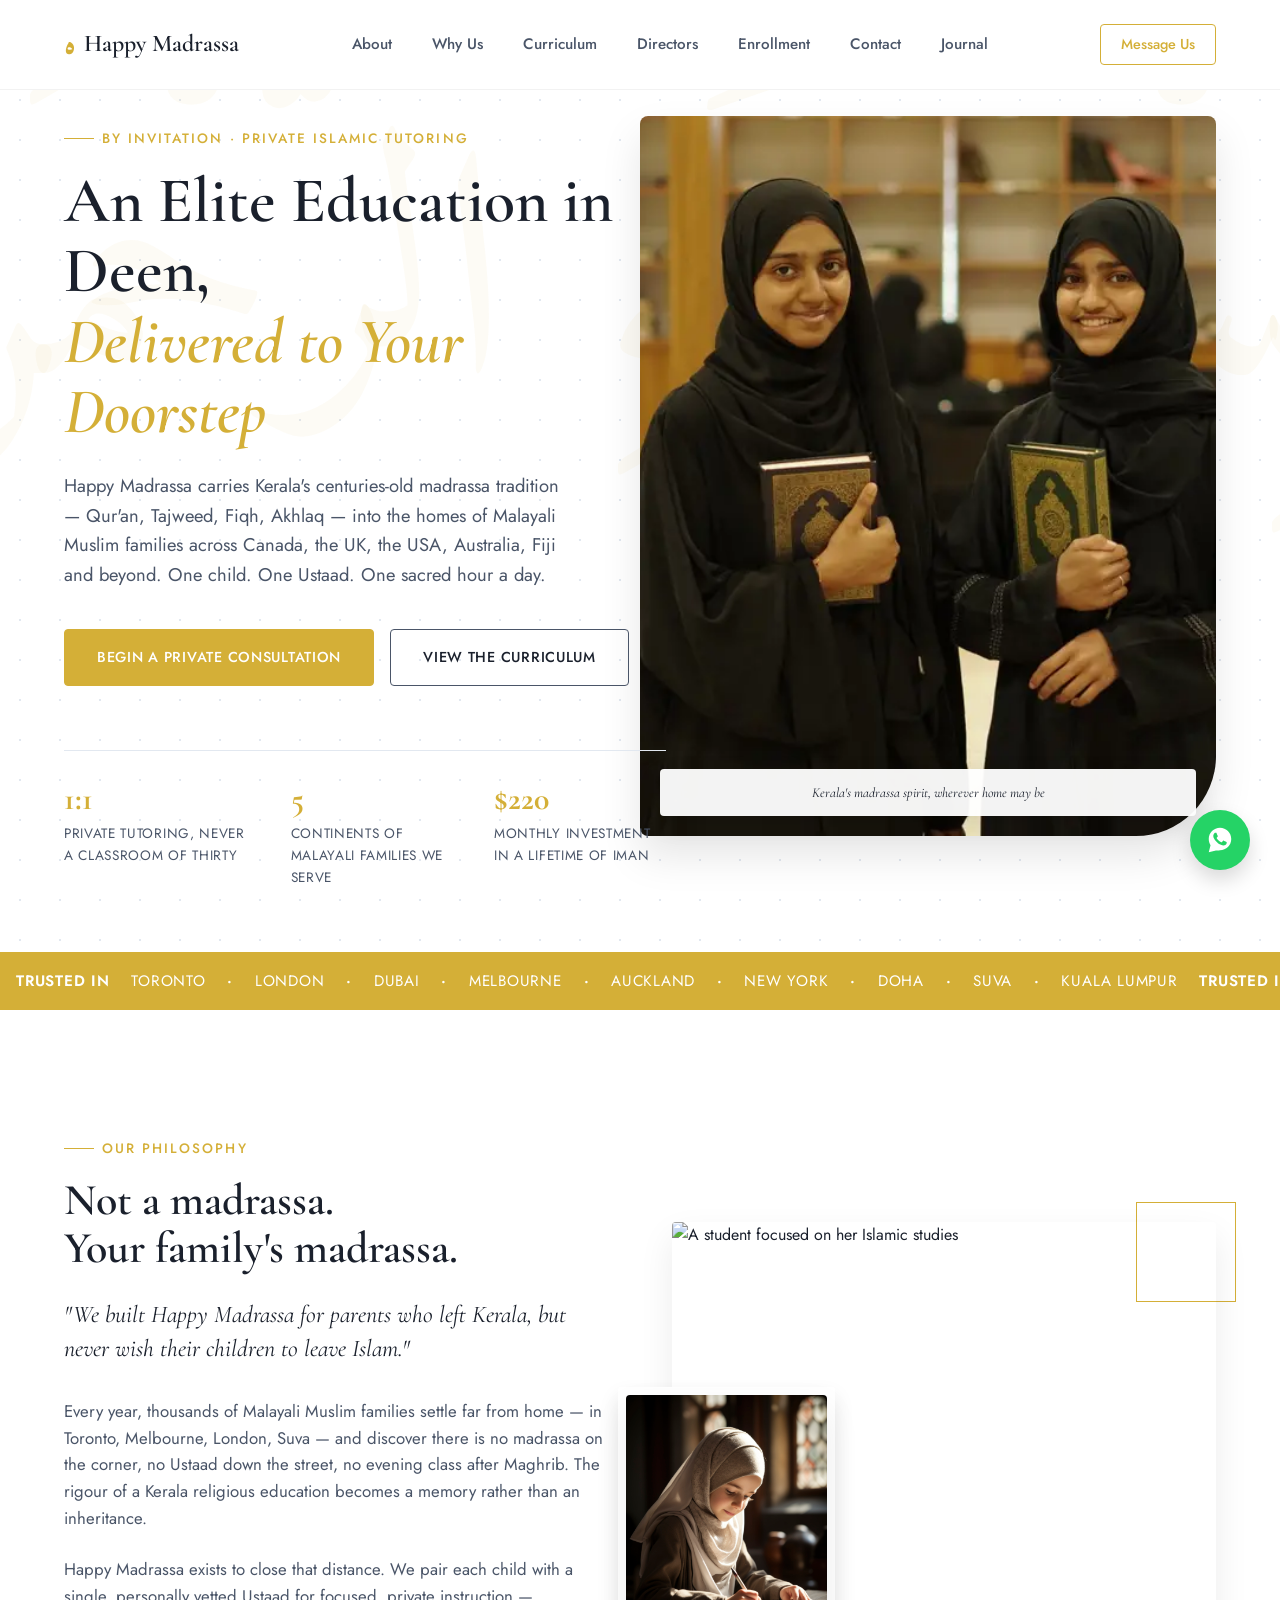
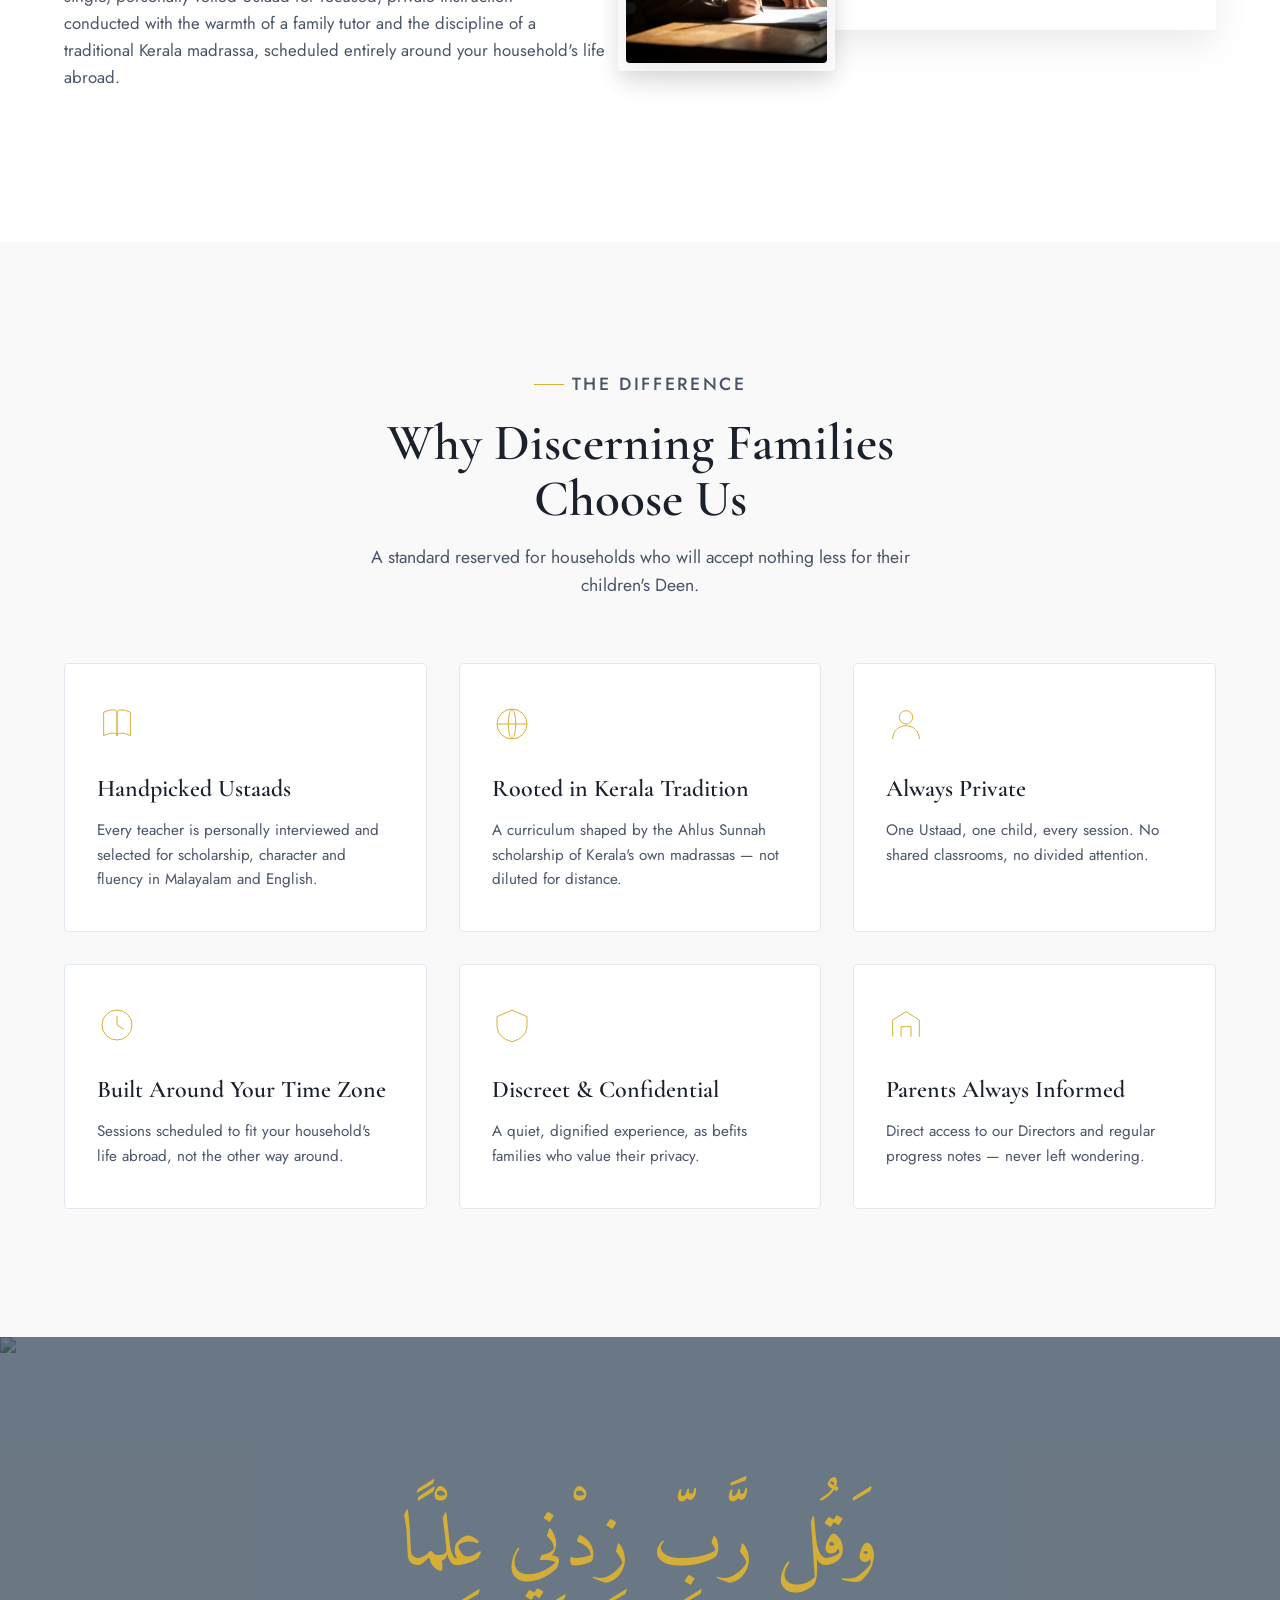
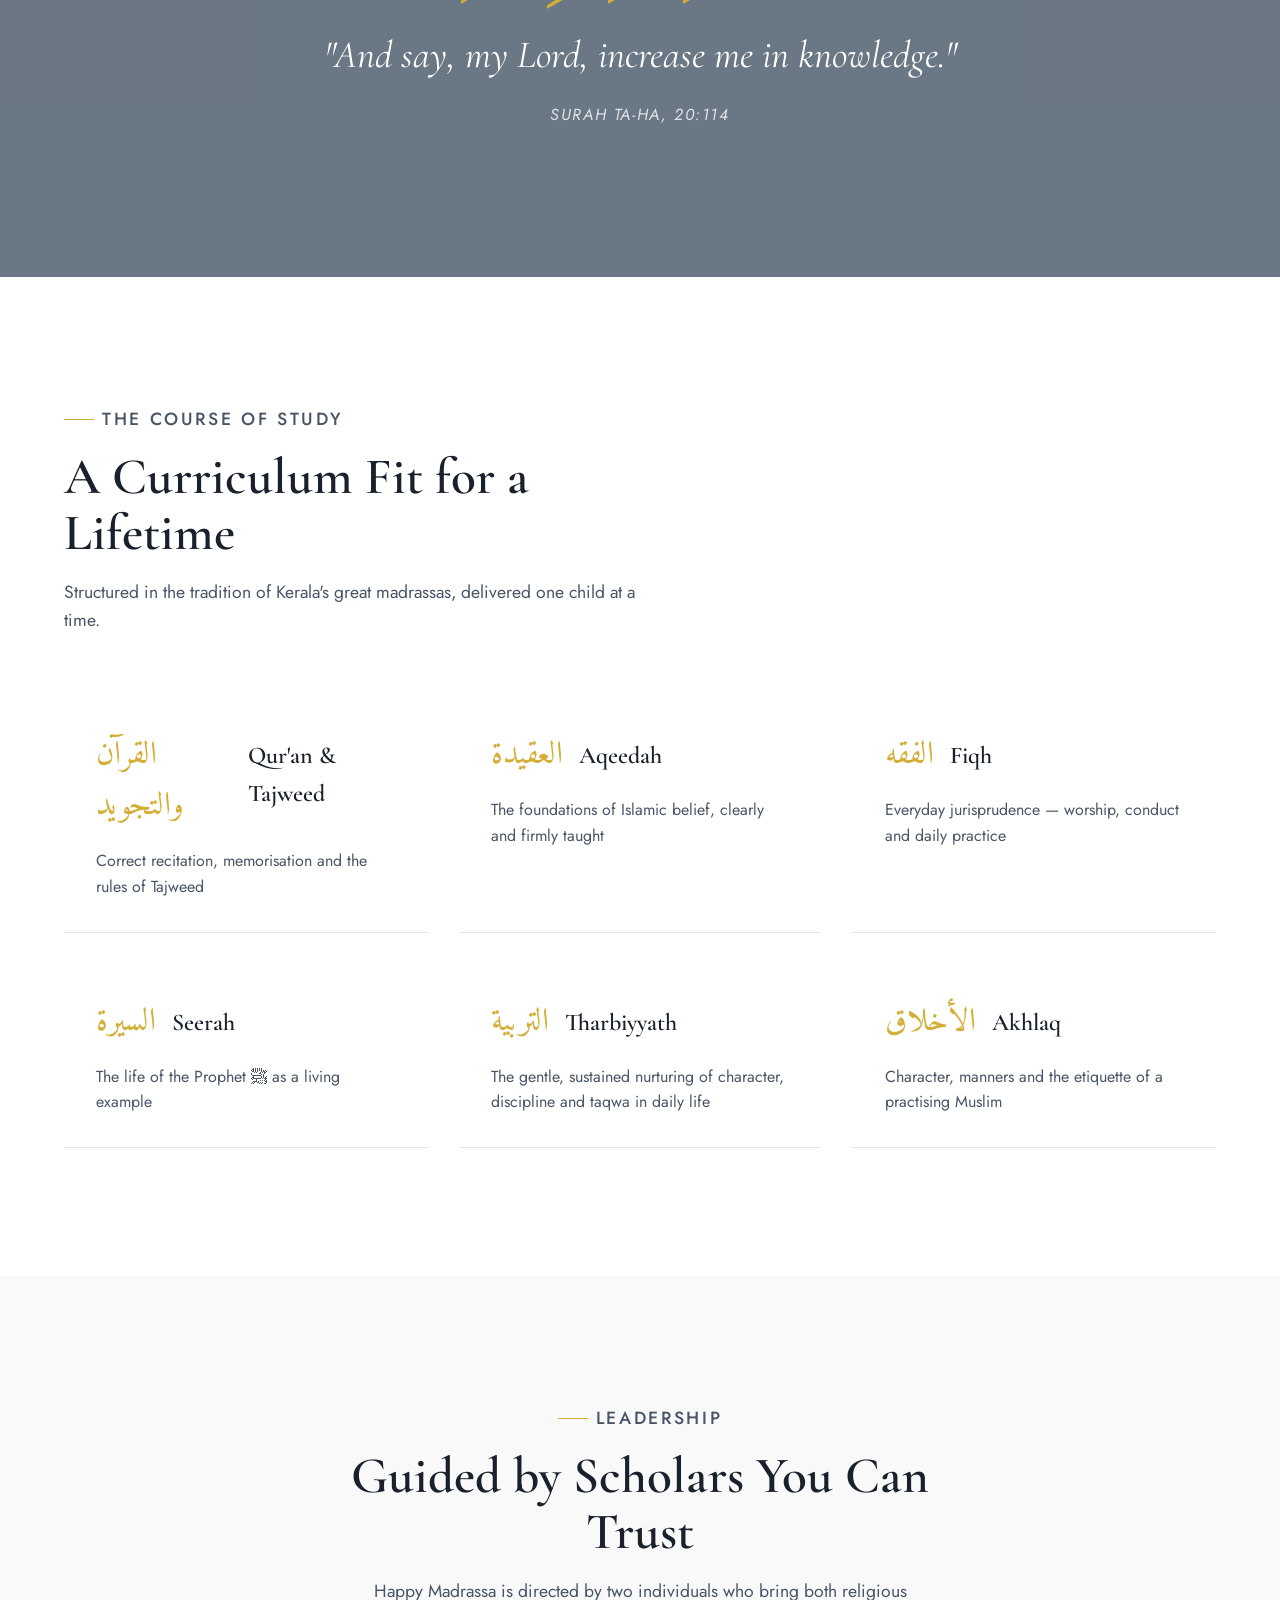
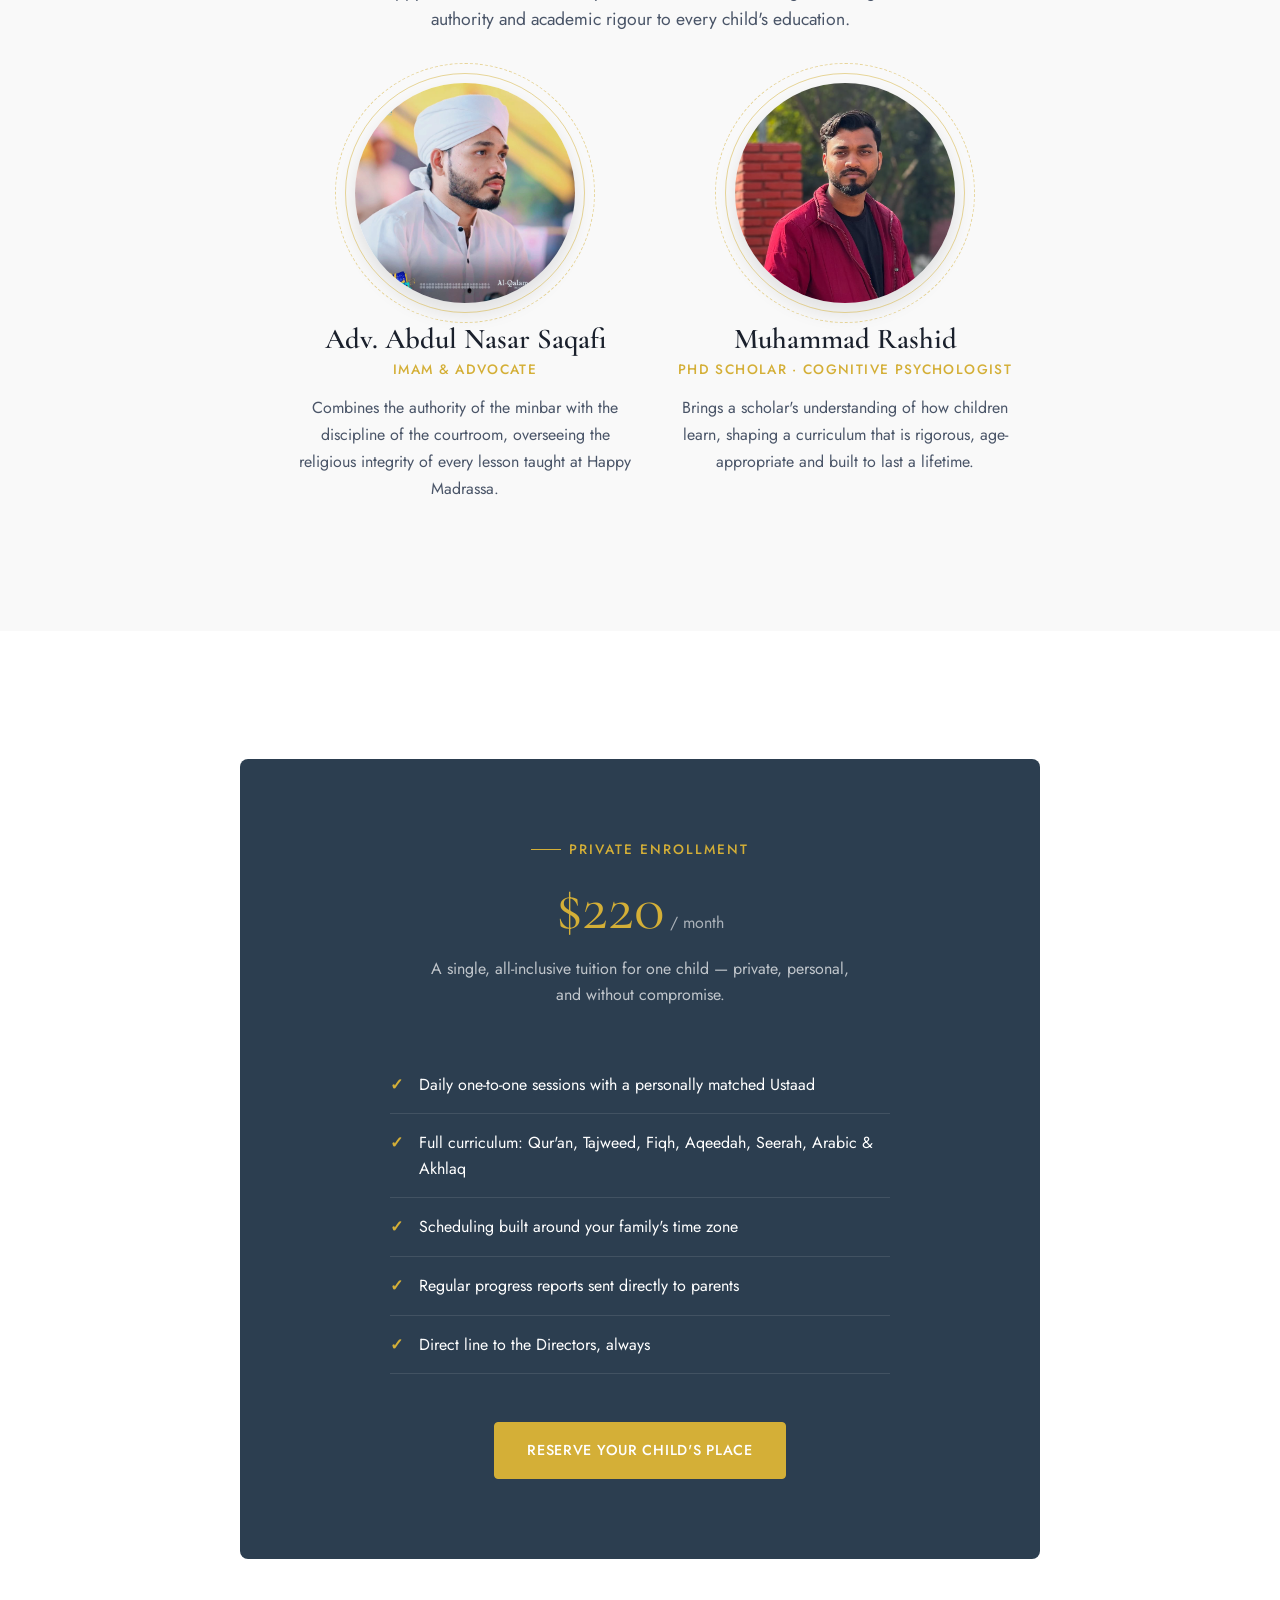
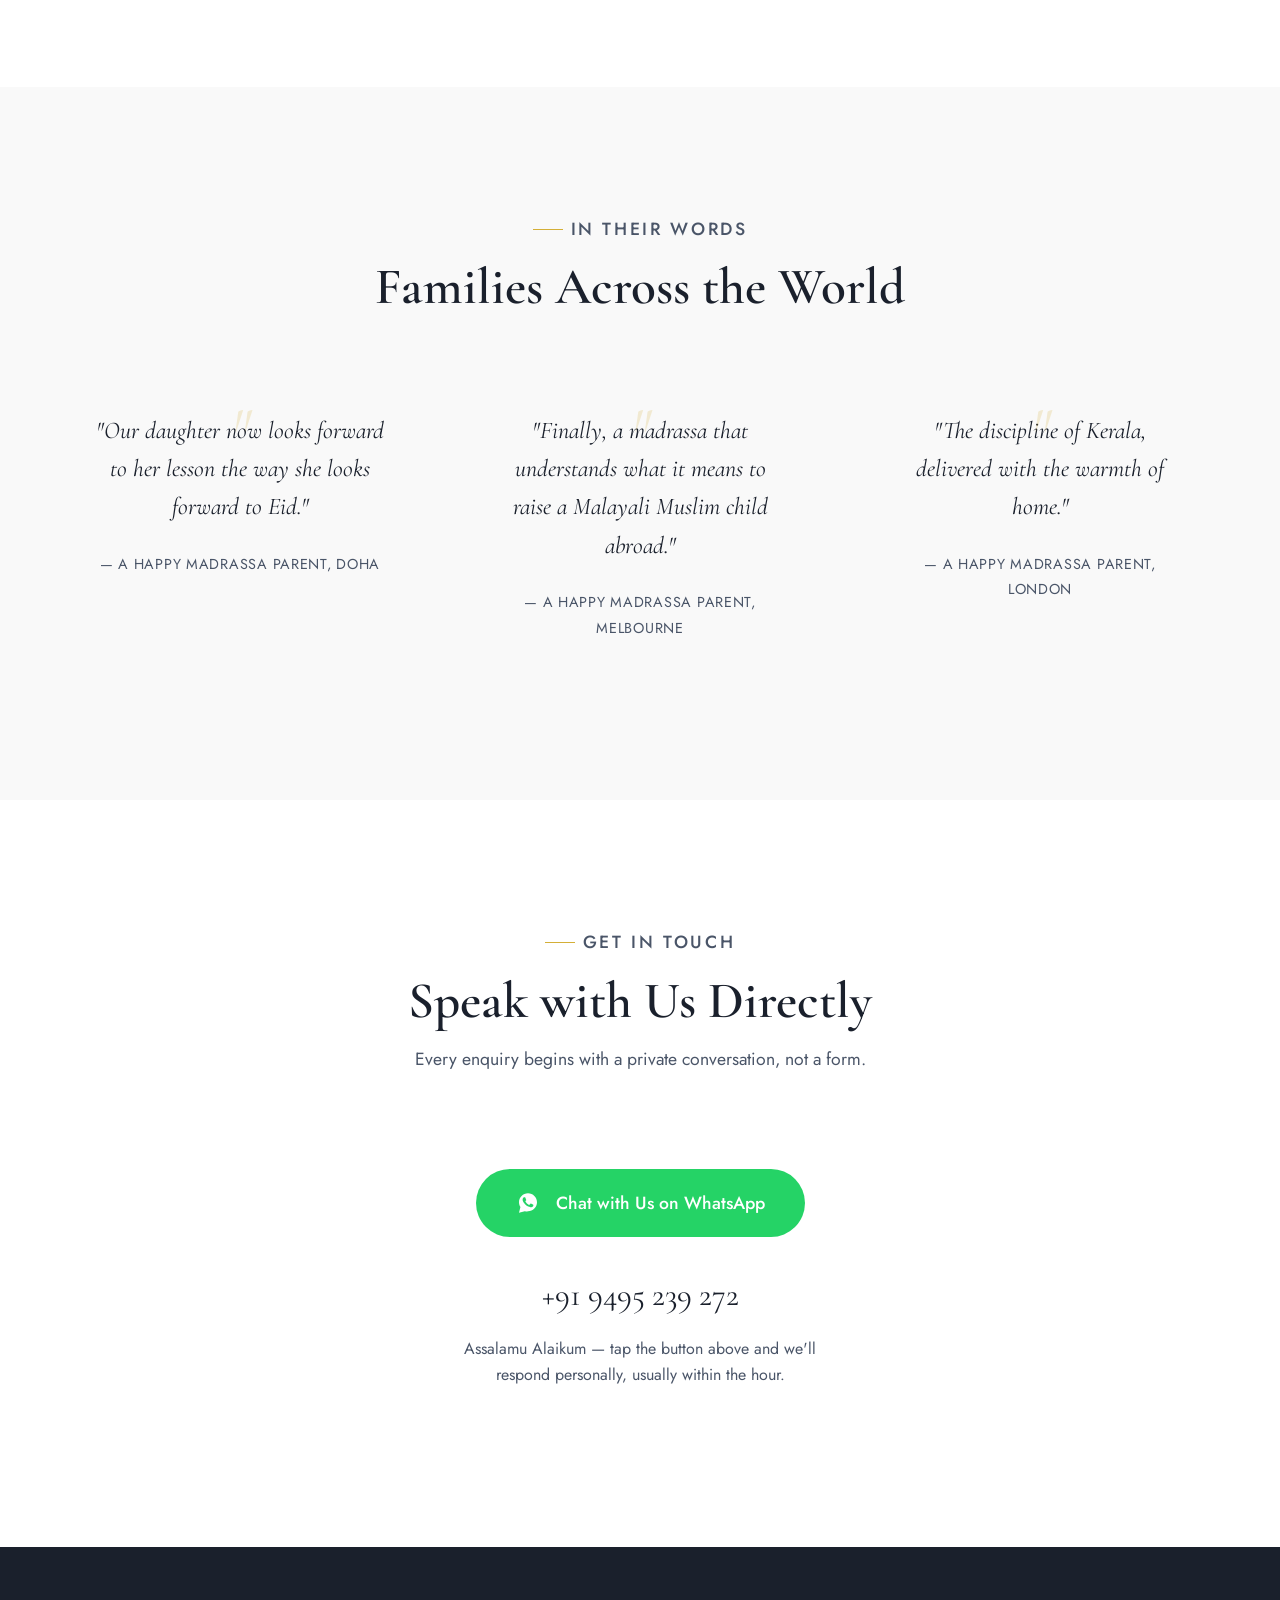
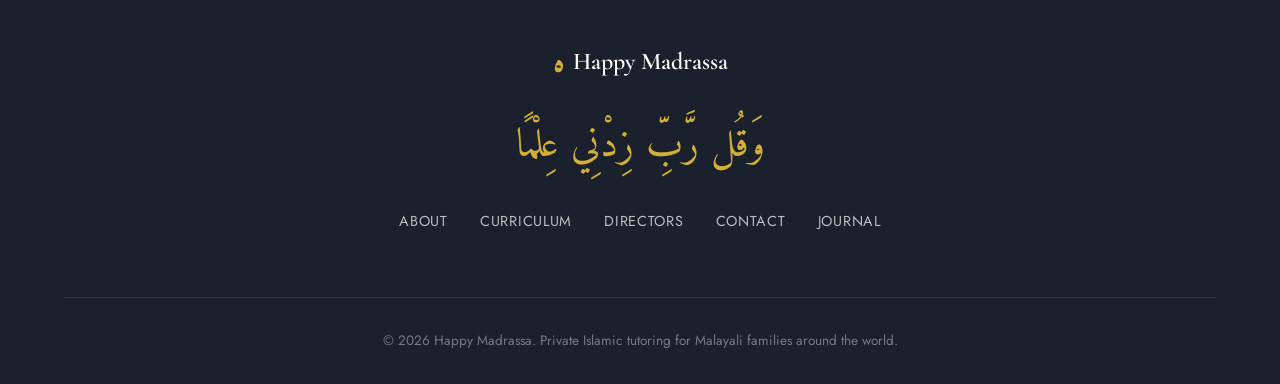
==== commit acb0cf14: "Add files via upload" ====
--- a/index.html
+++ b/index.html
@@ -1080,6 +1080,7 @@
       <a href="#directors">Directors</a>
       <a href="#enrollment">Enrollment</a>
       <a href="#contact">Contact</a>
+      <a href="#blog.html">Journal</a>
     </nav>
     <a class="nav-cta" href="https://wa.me/919495239272?text=Assalamu%20Alaikum%2C%20I%20would%20like%20to%20learn%20more%20about%20Happy%20Madrassa." target="_blank" rel="noopener">Message Us</a>
   </div>
@@ -1354,6 +1355,7 @@
       <a href="#curriculum">Curriculum</a>
       <a href="#directors">Directors</a>
       <a href="#contact">Contact</a>
+      <a href="#blog.html">Journal</a>
     </div>
   </div>
   <p class="footer-copy">© 2026 Happy Madrassa. Private Islamic tutoring for Malayali families around the world.</p>
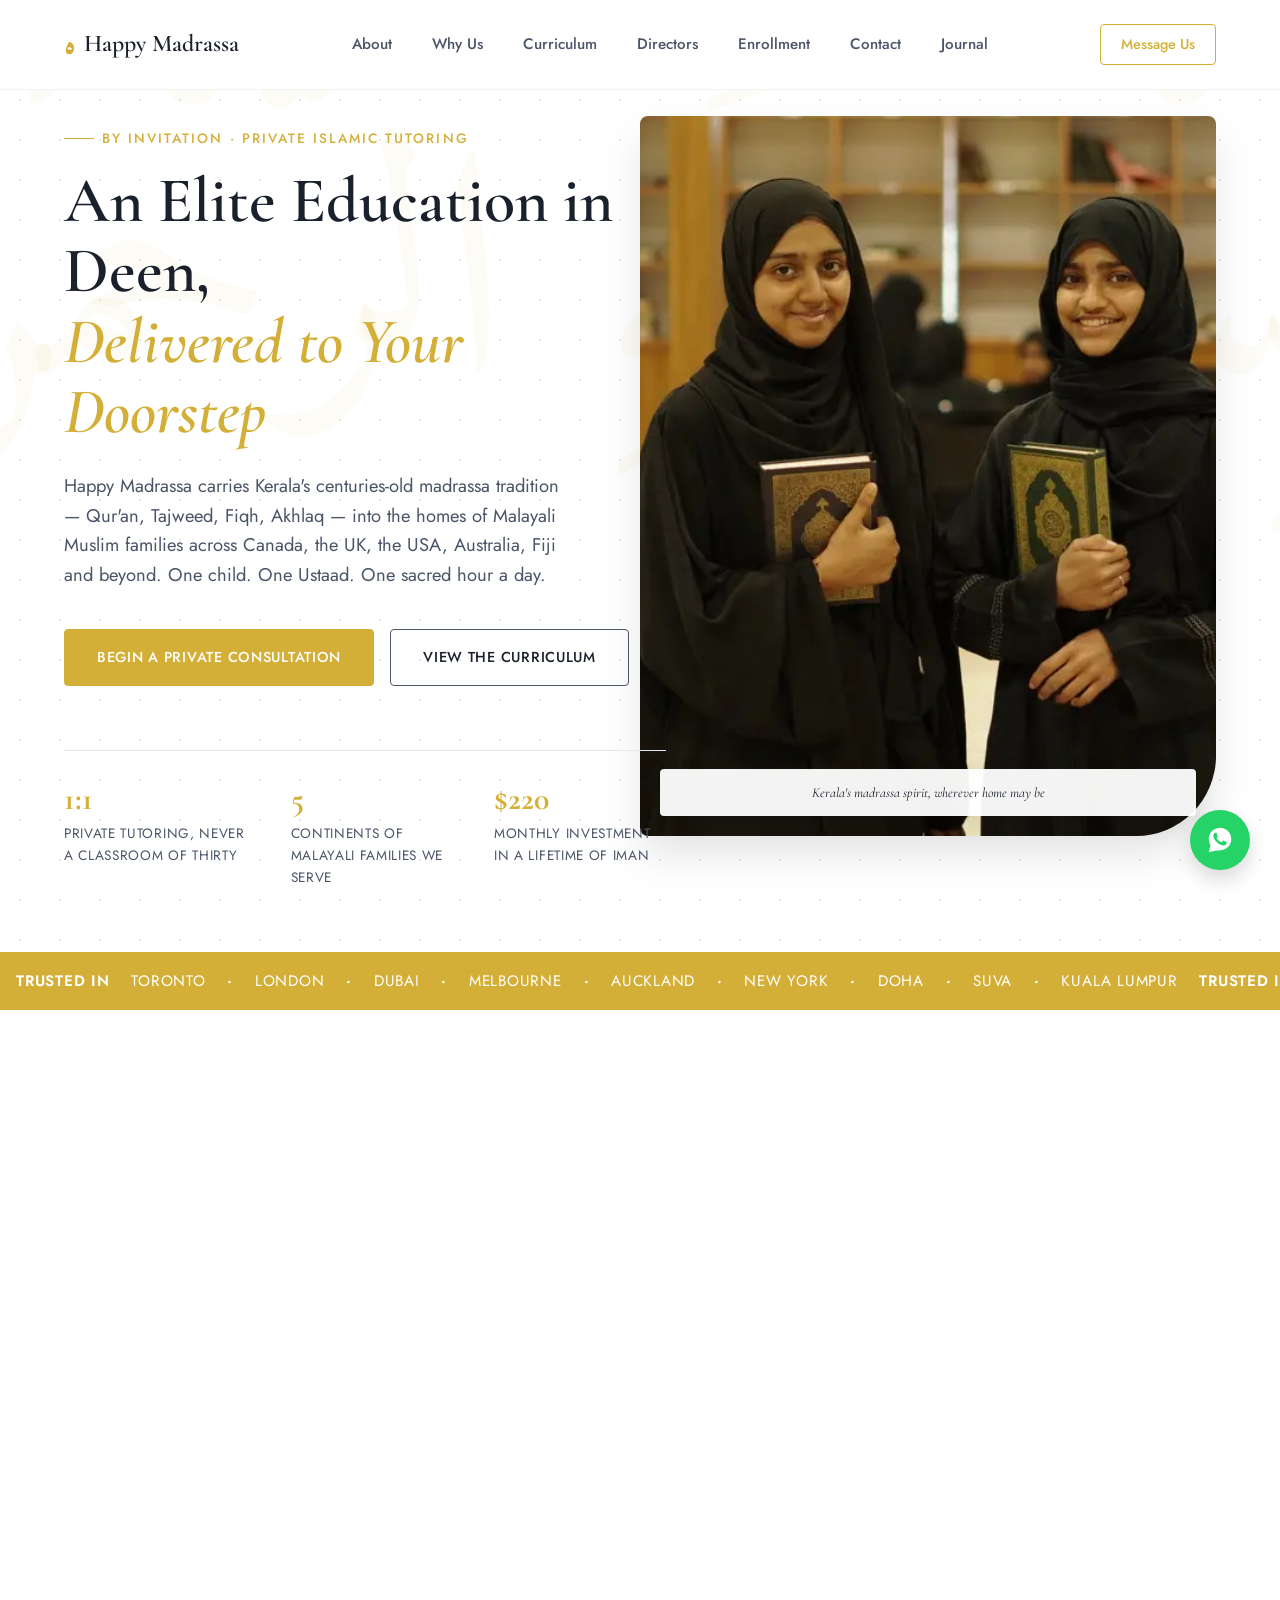
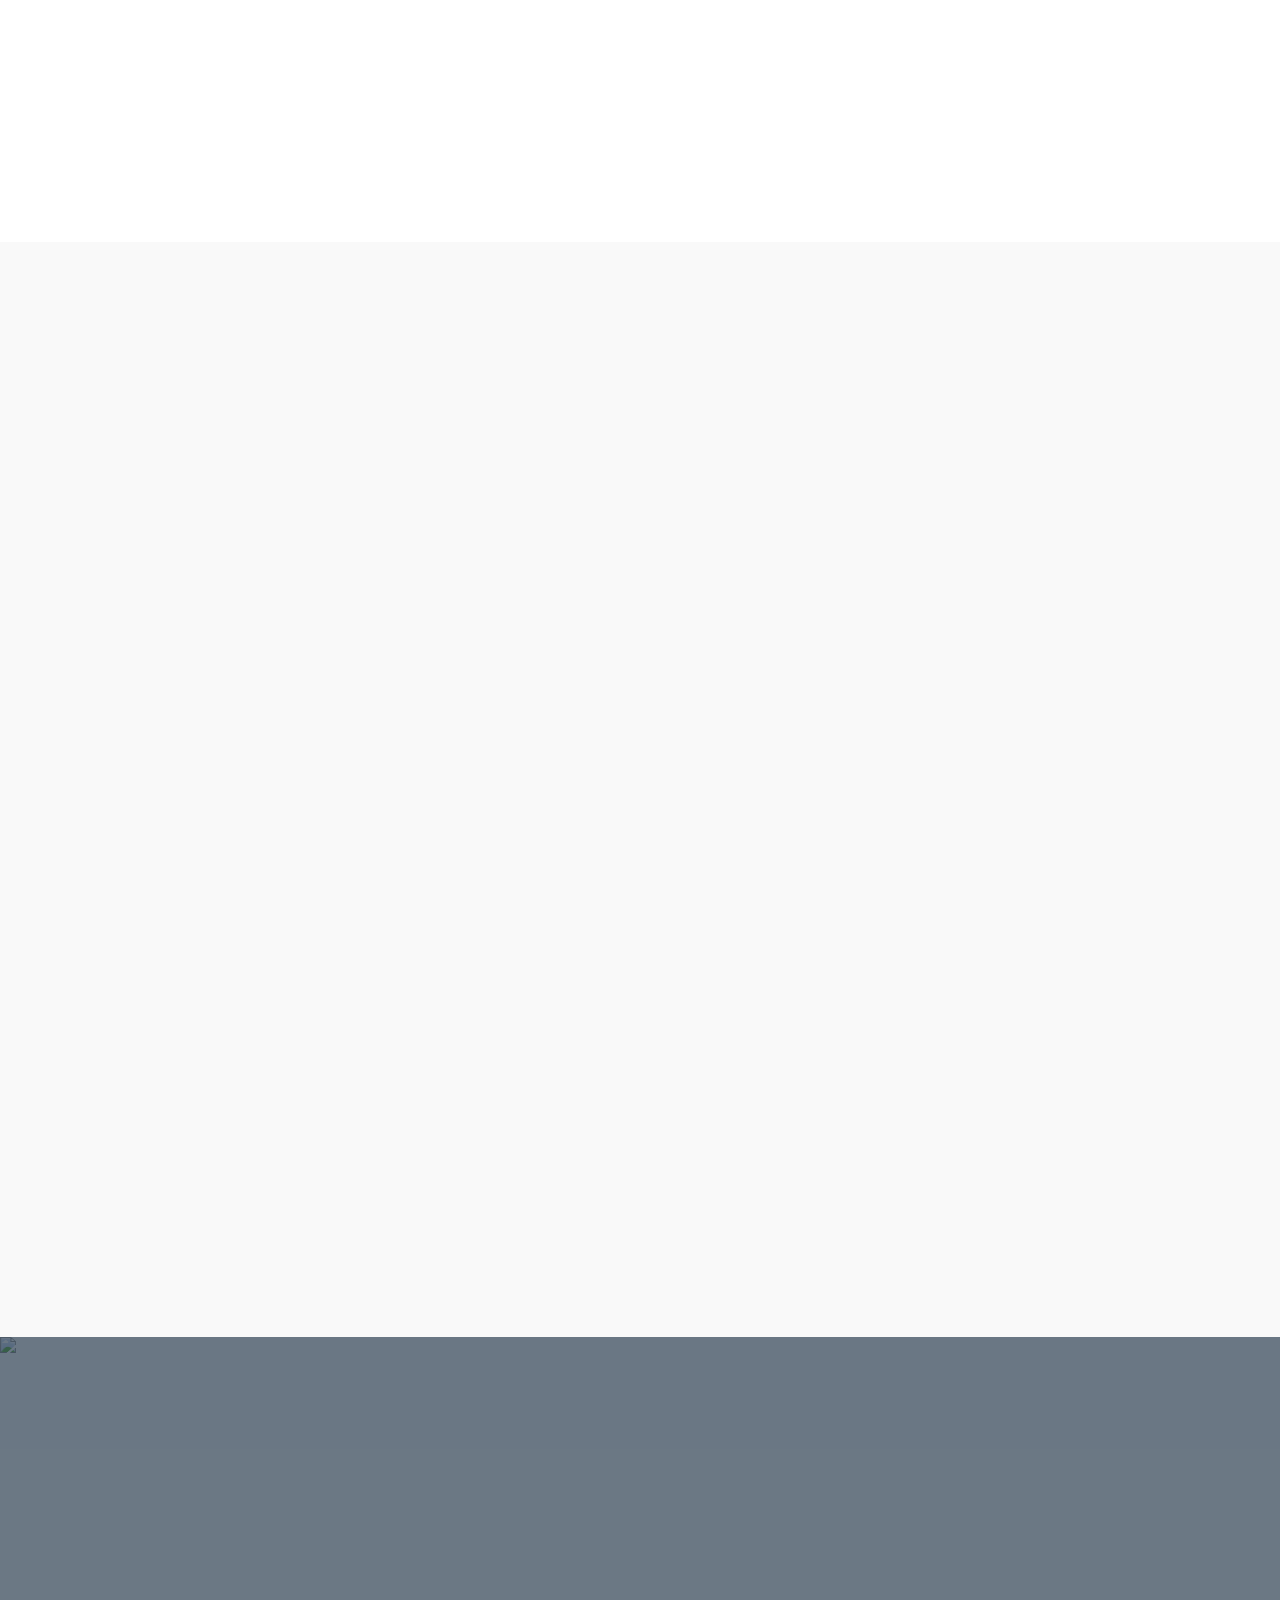
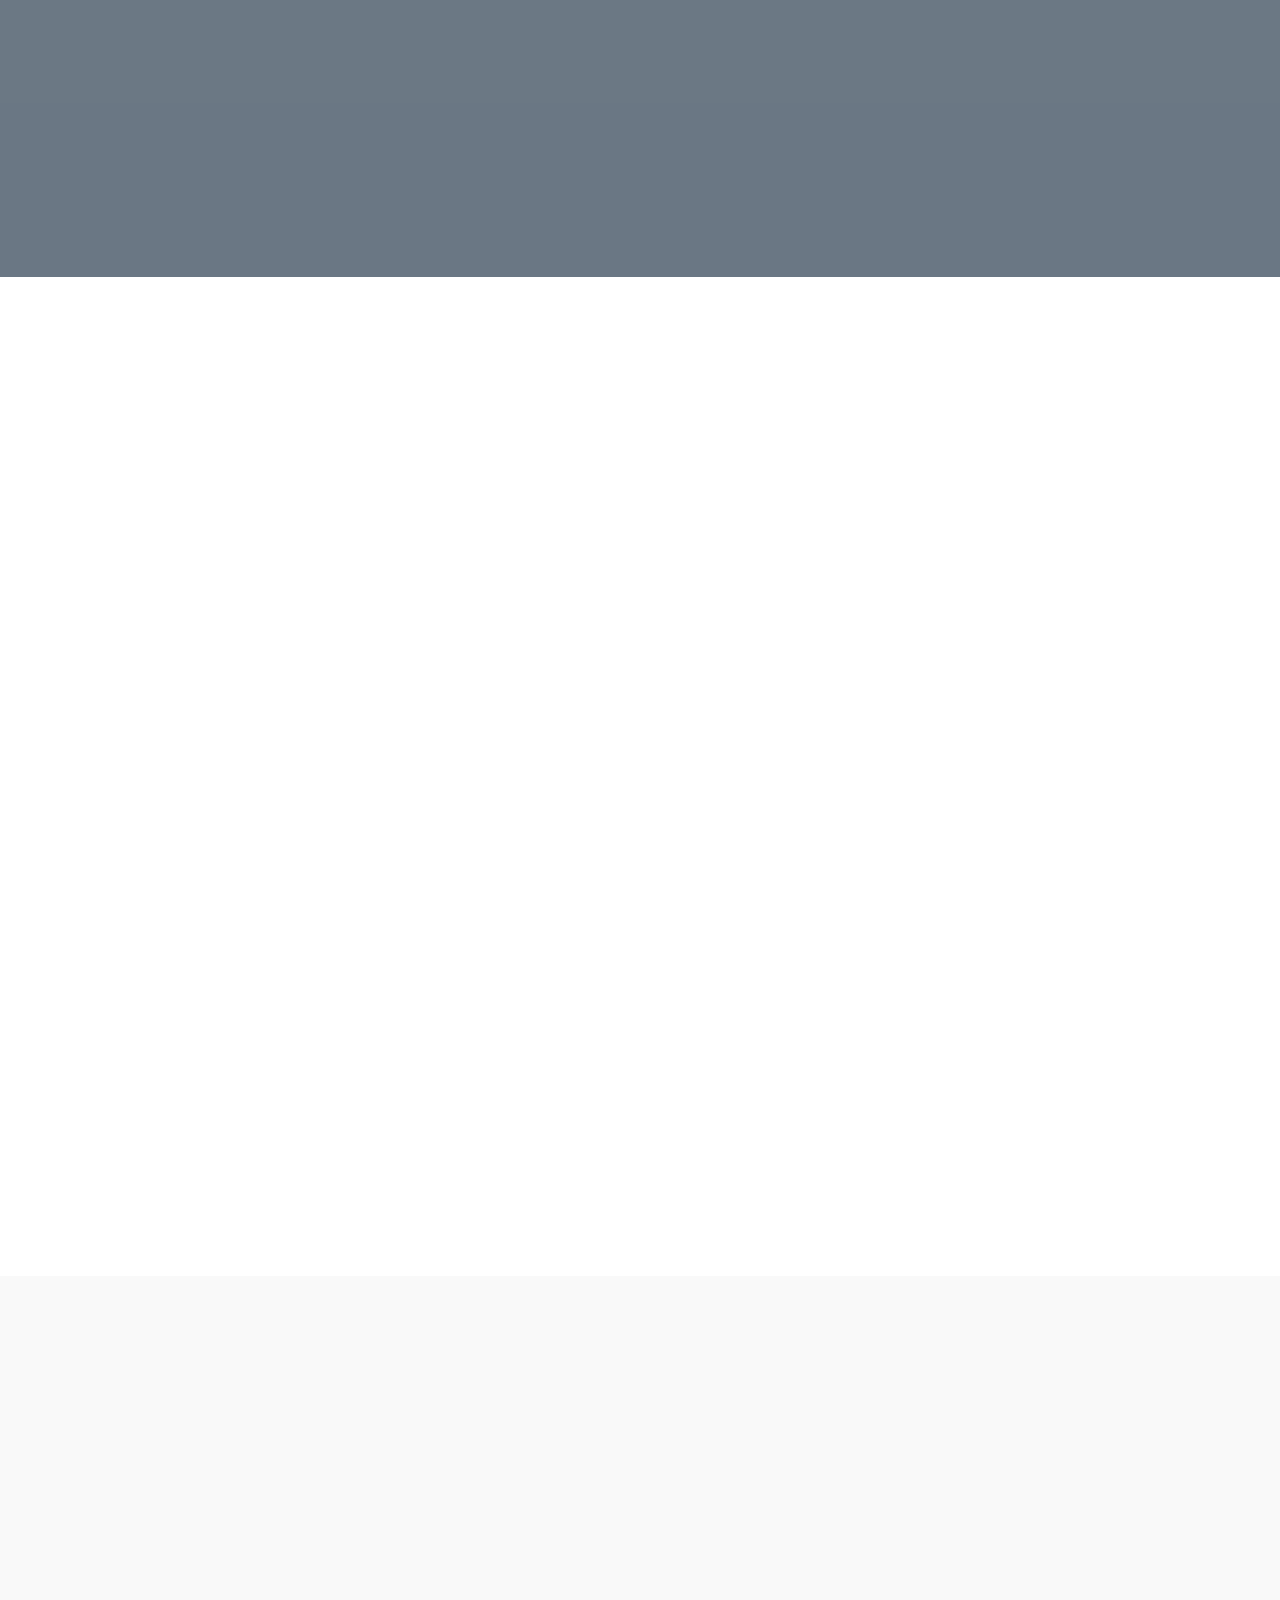
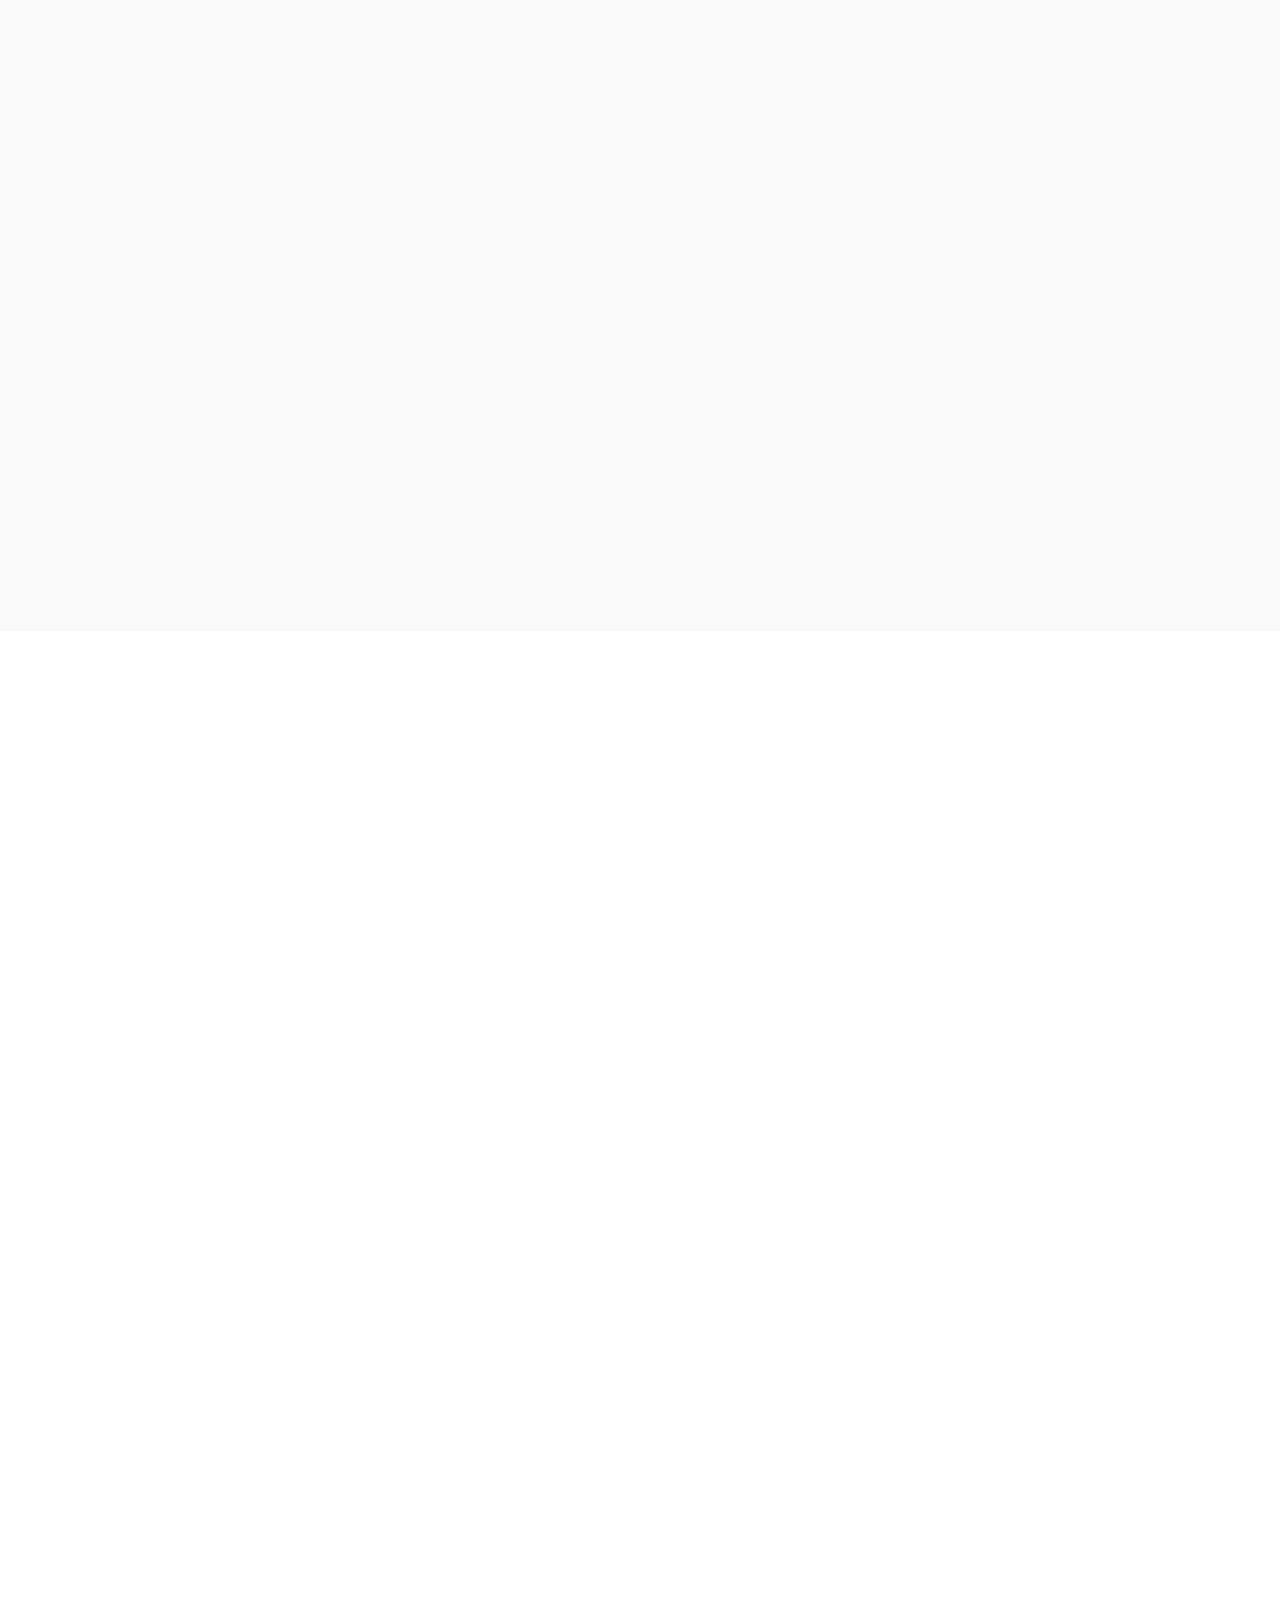
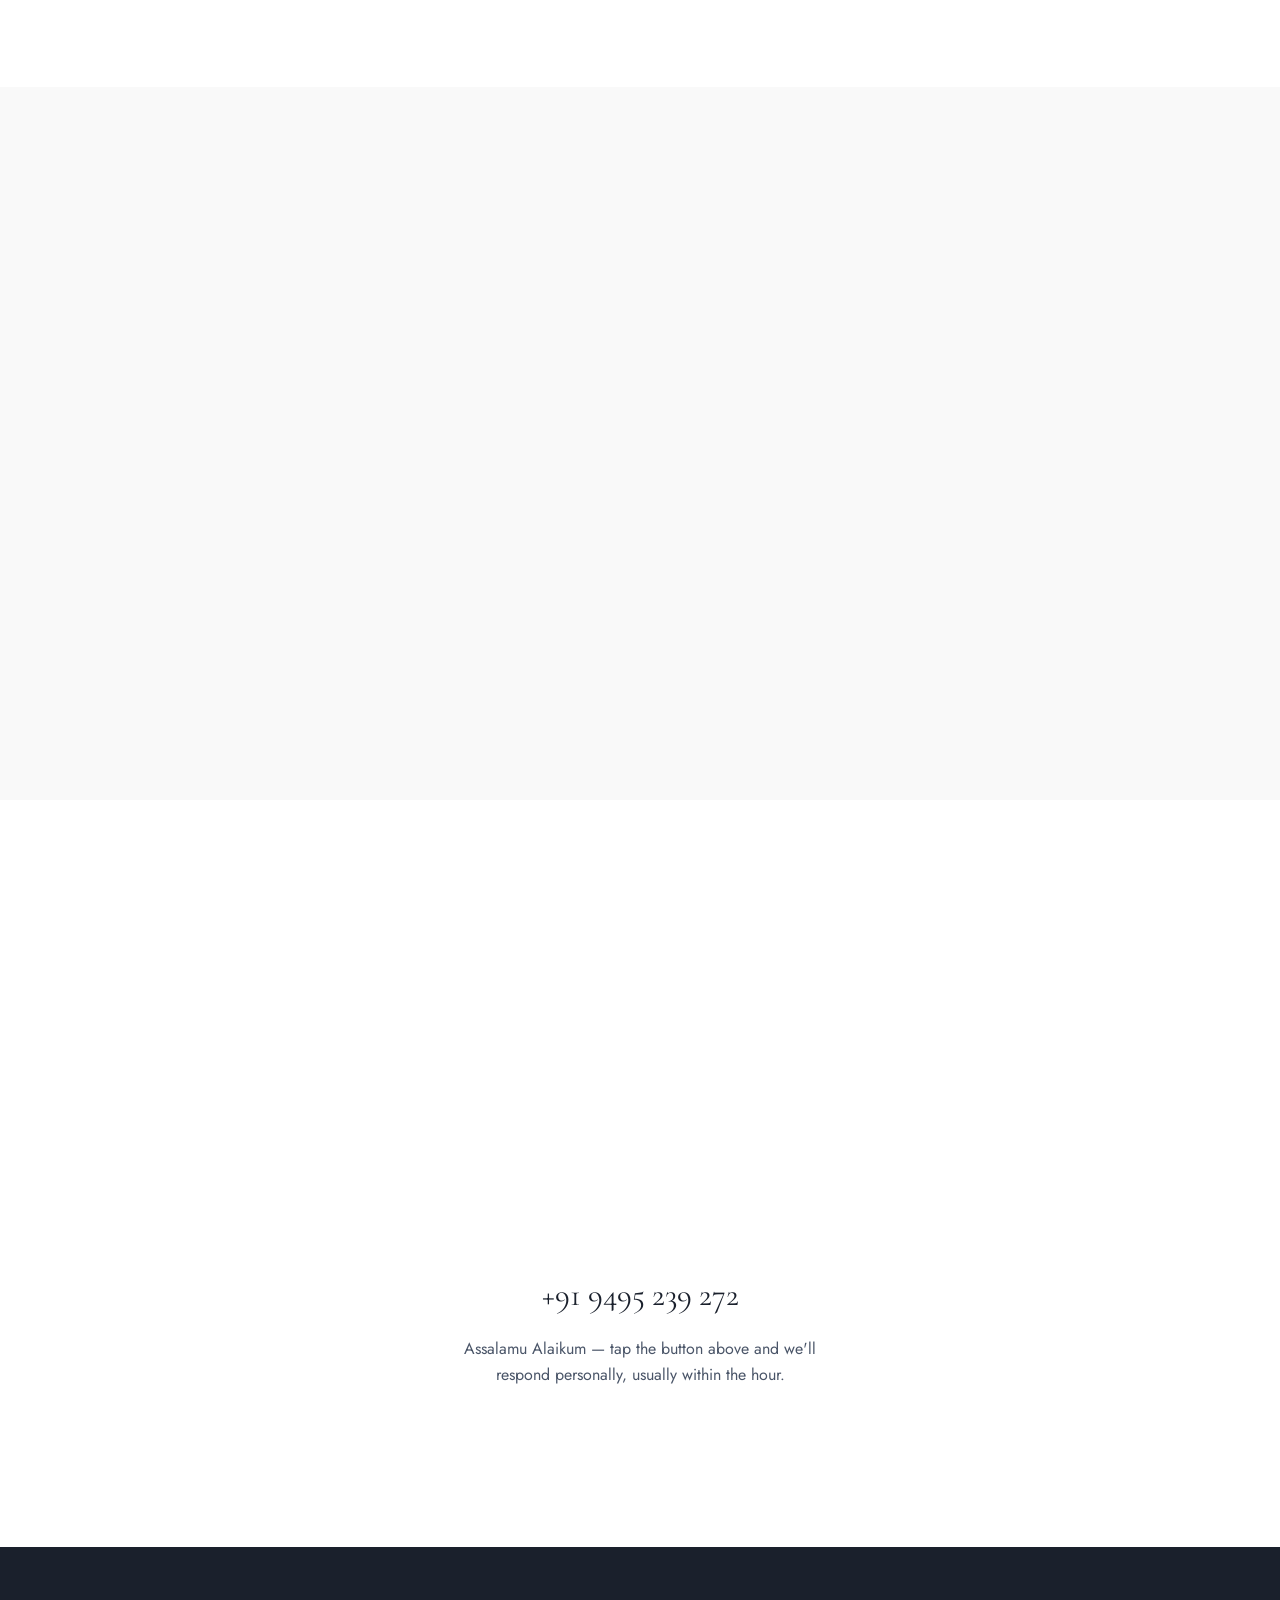
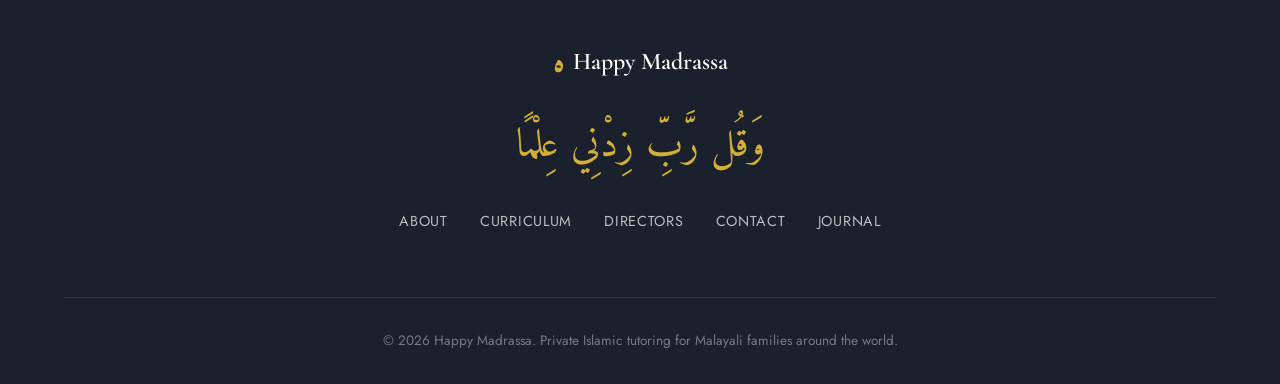
==== commit aea342df: "Add files via upload" ====
--- a/index.html
+++ b/index.html
@@ -10,6 +10,9 @@
 <link rel="preconnect" href="https://fonts.googleapis.com">
 <link rel="preconnect" href="https://fonts.gstatic.com" crossorigin>
 <link href="https://fonts.googleapis.com/css2?family=Cormorant+Garamond:ital,wght@0,400;0,500;0,600;0,700;1,500;1,600&family=Amiri:wght@400;700&family=Jost:wght@300;400;500;600&display=swap" rel="stylesheet">
+
+<!-- ADD THIS SCRIPT TAG FOR MARKDOWN PARSING -->
+<script src="https://cdn.jsdelivr.net/npm/marked/marked.min.js"></script>
 
 <style>
 :root {
@@ -1065,6 +1068,38 @@
 /* Utilities */
 .ar { font-family: var(--font-arabic); }
 .en { font-family: var(--font-body); }
+
+/* ============ SPA & BLOG STYLES ============ */
+.view-section { display: none; }
+.view-section.active { display: block; }
+
+.blog-grid { display: grid; grid-template-columns: repeat(auto-fill, minmax(320px, 1fr)); gap: 3rem; padding: 6rem 0; }
+.blog-card { background: white; border-radius: 8px; border: 1px solid var(--accent-light); overflow: hidden; transition: var(--transition); display: flex; flex-direction: column; }
+.blog-card:hover { transform: translateY(-5px); box-shadow: 0 15px 35px rgba(0,0,0,0.08); border-color: var(--gold); }
+.blog-image { width: 100%; aspect-ratio: 16/10; object-fit: cover; border-bottom: 1px solid var(--accent-light); background-color: var(--bg-secondary); }
+.blog-content { padding: 2rem; flex-grow: 1; display: flex; flex-direction: column; }
+.blog-date { font-size: 0.85rem; text-transform: uppercase; letter-spacing: 0.1em; color: var(--gold); margin-bottom: 0.5rem; font-weight: 500; }
+.blog-card h3 { font-size: 1.6rem; margin-bottom: 1rem; line-height: 1.3; }
+.blog-card p { color: var(--text-muted); font-size: 1rem; margin-bottom: 2rem; flex-grow: 1; display: -webkit-box; -webkit-line-clamp: 3; -webkit-box-orient: vertical; overflow: hidden; }
+.read-more { font-weight: 500; text-transform: uppercase; letter-spacing: 0.05em; font-size: 0.85rem; color: var(--text-main); border-bottom: 1px solid var(--gold); padding-bottom: 0.2rem; align-self: flex-start; transition: var(--transition); }
+.read-more:hover { color: var(--gold); }
+
+.article-header { padding: 10rem 1.5% 1.5rem; text-align: center; max-width: 900px; margin: 0 auto; }
+.article-meta { font-size: 0.85rem; text-transform: uppercase; letter-spacing: 0.1em; color: var(--gold); font-weight: 500; margin-bottom: 1.5rem; display: flex; justify-content: center; align-items: center; gap: 1rem; }
+.article-meta span.dot { width: 4px; height: 4px; background-color: var(--gold); border-radius: 50%; }
+.article-title { font-size: clamp(2.5rem, 4vw, 4rem); margin-bottom: 0; }
+.article-body { max-width: 720px; margin: 0 auto 8rem; font-size: 1.15rem; line-height: 1.8; color: var(--text-muted); }
+.article-body img { width: auto; max-width: 100%; max-height: 400px; object-fit: cover; object-position: center; border-radius: 6px; margin: 1rem auto 2.5rem; box-shadow: 0 10px 30px rgba(0,0,0,0.06); display: block; }
+.article-body p { margin-bottom: 1.5rem; }
+.article-body h1, .article-body h2 { font-size: 2.2rem; margin: 3rem 0 1rem; color: var(--text-main); }
+.article-body h3 { font-size: 1.5rem; margin: 2rem 0 1rem; color: var(--text-main); }
+.article-body blockquote { font-family: var(--font-display); font-size: 1.8rem; font-style: italic; color: var(--text-main); border-left: 2px solid var(--gold); padding-left: 2rem; margin: 3rem 0; line-height: 1.4; }
+.article-body ul, .article-body ol { margin: 1.5rem 0 1.5rem 2rem; }
+.article-body li { margin-bottom: 0.5rem; }
+.article-body a { color: var(--gold); text-decoration: underline; }
+.back-link { display: inline-flex; align-items: center; gap: 0.5rem; color: var(--text-main); font-weight: 500; text-transform: uppercase; letter-spacing: 0.05em; font-size: 0.85rem; margin-bottom: 4rem; transition: var(--transition); }
+.back-link:hover { color: var(--gold); }
+.loading { text-align: center; font-size: 1.2rem; margin: 4rem 0; color: var(--text-muted); }
 </style>
 </head>
 <body>
@@ -1080,11 +1115,14 @@
       <a href="#directors">Directors</a>
       <a href="#enrollment">Enrollment</a>
       <a href="#contact">Contact</a>
-      <a href="#blog.html">Journal</a>
+      <a href="#journal">Journal</a>
     </nav>
     <a class="nav-cta" href="https://wa.me/919495239272?text=Assalamu%20Alaikum%2C%20I%20would%20like%20to%20learn%20more%20about%20Happy%20Madrassa." target="_blank" rel="noopener">Message Us</a>
   </div>
 </header>
+
+<!-- ============ ADD THIS WRAPPER AROUND YOUR HOME CONTENT ============ -->
+<main id="view-home" class="view-section active">
 
 <!-- ============ HERO ============ -->
 <section class="hero" id="top">
@@ -1340,6 +1378,35 @@
   </div>
 </section>
 
+<!-- ============ ADD THE TWO NEW VIEWS HERE ============ -->
+<main id="view-journal" class="view-section">
+  <section class="page-header" style="padding: 12rem 5% 6rem; text-align: center; background-color: var(--bg-secondary);">
+      <div class="container">
+          <p class="eyebrow" style="justify-content:center;">Insights & Reflections</p>
+          <h1 style="font-size: clamp(3rem, 5vw, 4.5rem); margin-bottom: 1rem; font-family: var(--font-display); color: var(--text-main);">The Madrassa Journal</h1>
+          <p style="font-size: 1.15rem; color: var(--text-muted); max-width: 600px; margin: 0 auto;">Reflections on raising Muslim children abroad, Islamic pedagogy, and maintaining heritage in the diaspora.</p>
+      </div>
+  </section>
+  <section class="container">
+      <div class="blog-grid" id="blog-grid">
+          <div class="loading">Loading journal entries...</div>
+      </div>
+  </section>
+</main>
+
+<main id="view-post" class="view-section">
+  <header class="article-header" id="dynamic-header">
+      <div class="loading">Loading Article...</div>
+  </header>
+  <div class="container">
+      <article class="article-body" id="dynamic-content"></article>
+      <div style="max-width: 720px; margin: 0 auto;">
+          <a href="#journal" class="back-link">← Back to Journal</a>
+      </div>
+  </div>
+</main>
+<!-- ============ END OF NEW VIEWS ============ -->
+
 <!-- floating whatsapp button -->
 <a class="wa-float" href="https://wa.me/919495239272?text=Assalamu%20Alaikum%2C%20I%20would%20like%20to%20learn%20more%20about%20Happy%20Madrassa." target="_blank" rel="noopener" aria-label="Chat on WhatsApp">
   <svg viewBox="0 0 32 32" fill="currentColor"><path d="M16.001 3C9.373 3 4 8.373 4 15c0 2.386.696 4.61 1.897 6.484L4 29l7.71-1.865A11.94 11.94 0 0 0 16.001 27C22.627 27 28 21.627 28 15S22.627 3 16.001 3Zm6.964 16.98c-.294.826-1.463 1.512-2.386 1.71-.634.135-1.462.243-4.25-.913-3.566-1.477-5.863-5.093-6.043-5.328-.173-.235-1.454-1.935-1.454-3.69 0-1.756.913-2.617 1.237-2.977.324-.36.706-.45.941-.45.235 0 .47.002.676.012.216.011.507-.082.792.605.294.706 1 2.462 1.089 2.64.088.178.147.387.03.622-.118.235-.177.382-.353.588-.176.206-.372.46-.53.618-.176.176-.36.367-.155.72.206.353.917 1.514 1.968 2.451 1.352 1.206 2.494 1.58 2.847 1.756.353.176.559.147.766-.088.206-.235.882-1.03 1.117-1.383.235-.353.47-.294.793-.176.324.117 2.058.97 2.41 1.147.354.176.588.264.676.412.088.147.088.853-.206 1.68Z"/></svg>
@@ -1355,7 +1422,7 @@
       <a href="#curriculum">Curriculum</a>
       <a href="#directors">Directors</a>
       <a href="#contact">Contact</a>
-      <a href="#blog.html">Journal</a>
+      <a href="blog.html">Journal</a>
     </div>
   </div>
   <p class="footer-copy">© 2026 Happy Madrassa. Private Islamic tutoring for Malayali families around the world.</p>
@@ -1405,8 +1472,154 @@
                  el.classList.add('active');
             }
         });
-    }, 100);
+    }, 100)
 });
+// ============ ADD ALL OF THIS SCRIPT AT THE VERY BOTTOM ============
+const GITHUB_USERNAME = 'Rashi-Psy-ksd'; 
+const GITHUB_REPO = 'Happymadrassa'; 
+const defaultImage = 'https://placehold.co/600x400/fdfbf7/c5a059?text=Millath+Journal'; 
+
+// Elements
+const viewHome = document.getElementById('view-home');
+const viewJournal = document.getElementById('view-journal');
+const viewPost = document.getElementById('view-post');
+const blogGrid = document.getElementById('blog-grid');
+const headerBlock = document.getElementById('dynamic-header');
+const contentBlock = document.getElementById('dynamic-content');
+
+// Single Page App Router
+function handleRouting() {
+    const hash = window.location.hash;
+    
+    // Hide all views first
+    viewHome.classList.remove('active');
+    viewJournal.classList.remove('active');
+    viewPost.classList.remove('active');
+
+    if (hash === '#journal') {
+        // Show Journal View
+        viewJournal.classList.add('active');
+        window.scrollTo(0, 0);
+        document.title = "Journal | Happy Madrassa";
+        fetchBlogs();
+    } 
+    else if (hash.startsWith('#post-')) {
+        // Show Single Post View
+        viewPost.classList.add('active');
+        window.scrollTo(0, 0);
+        const issueId = hash.replace('#post-', '');
+        loadPost(issueId);
+    } 
+    else {
+        // Show Home View
+        viewHome.classList.add('active');
+        document.title = "Happy Madrassa — Private Islamic Tutoring";
+        if (hash === '' || hash === '#top') {
+            window.scrollTo(0, 0);
+        }
+    }
+}
+
+// Listen for URL changes
+window.addEventListener('hashchange', handleRouting);
+window.addEventListener('load', handleRouting);
+
+// Fetch Blog Grid
+async function fetchBlogs() {
+    if (blogGrid.children.length > 1) return; // Prevent re-fetching if already loaded
+    
+    try {
+        const response = await fetch(`https://api.github.com/repos/${GITHUB_USERNAME}/${GITHUB_REPO}/issues?state=open`);
+        if (!response.ok) throw new Error('Failed to load issues.');
+        
+        const issues = await response.json();
+        blogGrid.innerHTML = ''; 
+
+        if(issues.length === 0) {
+            blogGrid.innerHTML = '<p style="grid-column: 1/-1; text-align:center; color: var(--text-muted);">No journal entries published yet.</p>';
+            return;
+        }
+
+        issues.forEach(issue => {
+            const dateOptions = { year: 'numeric', month: 'long', day: 'numeric' };
+            const dateStr = new Date(issue.created_at).toLocaleDateString('en-US', dateOptions);
+
+            const mdMatch = issue.body ? issue.body.match(/!\[.*?\]\((.*?)\)/) : null;
+            const htmlMatch = issue.body ? issue.body.match(/<img.*?src=['"](.*?)['"]/) : null;
+            const thumbUrl = mdMatch ? mdMatch[1] : (htmlMatch ? htmlMatch[1] : defaultImage);
+
+            let snippet = issue.body || "";
+            snippet = snippet.replace(/^Author:\s*(.+)/im, '');
+            snippet = snippet.replace(/<[^>]+>/g, '');
+            snippet = snippet.replace(/!\[.*?\]\(.*?\)/g, '');
+            snippet = snippet.replace(/(https?:\/\/[^\s]+)/g, '');
+            snippet = snippet.replace(/[#*`_>]/g, '');
+            snippet = snippet.replace(/\s+/g, ' ').trim();
+            snippet = snippet.substring(0, 120) + '...';
+
+            const cardHtml = `
+                <a href="#post-${issue.number}" class="blog-card">
+                    <img src="${thumbUrl}" alt="Thumbnail" class="blog-image">
+                    <div class="blog-content">
+                        <span class="blog-date">${dateStr}</span>
+                        <h3>${issue.title}</h3>
+                        <p>${snippet}</p>
+                        <span class="read-more">Read Article</span>
+                    </div>
+                </a>
+            `;
+            blogGrid.innerHTML += cardHtml;
+        });
+    } catch (error) {
+        console.warn(error.message);
+        blogGrid.innerHTML = `<p style="grid-column: 1/-1; text-align:center; color: red;">${error.message} Make sure your repository is Public.</p>`;
+    }
+}
+
+// Fetch Single Post
+async function loadPost(issueId) {
+    headerBlock.innerHTML = '<div class="loading">Loading Article...</div>';
+    contentBlock.innerHTML = '';
+
+    try {
+        const response = await fetch(`https://api.github.com/repos/${GITHUB_USERNAME}/${GITHUB_REPO}/issues/${issueId}`);
+        if (!response.ok) throw new Error('Post could not be loaded.');
+        
+        const issue = await response.json();
+        const dateOptions = { year: 'numeric', month: 'long', day: 'numeric' };
+        const dateStr = new Date(issue.created_at).toLocaleDateString('en-US', dateOptions);
+        
+        let author = "Happy Madrassa Team"; 
+        let rawBody = issue.body || ""; 
+        const authorMatch = rawBody.match(/^Author:\s*(.+)/i);
+        
+        if (authorMatch) {
+            author = authorMatch[1].trim(); 
+            rawBody = rawBody.replace(/^Author:\s*(.+)(\r?\n)+/i, ''); 
+        } else if (issue.user.login === GITHUB_USERNAME) {
+            author = 'Muhammad Rashid'; 
+        } else {
+            author = issue.user.login;
+        }
+
+        headerBlock.innerHTML = `
+            <div class="article-meta">
+                <span>${dateStr}</span>
+                <span class="dot"></span>
+                <span>By ${author}</span>
+            </div>
+            <h1 class="article-title">${issue.title}</h1>
+        `;
+        document.title = `${issue.title} | Happy Madrassa`;
+        contentBlock.innerHTML = marked.parse(rawBody);
+
+    } catch (error) {
+        console.warn(error.message);
+        // NO DEMO POSTS: Just a clean, professional fallback message
+        headerBlock.innerHTML = `<h1 class="article-title">Post Not Found</h1>`;
+        contentBlock.innerHTML = `<p style="text-align:center; color:var(--text-muted); margin-top:2rem;">The article you are looking for is currently unavailable. Please ensure your GitHub repository is set to Public.</p>`;
+    }
+
 </script>
 </body>
 </html>
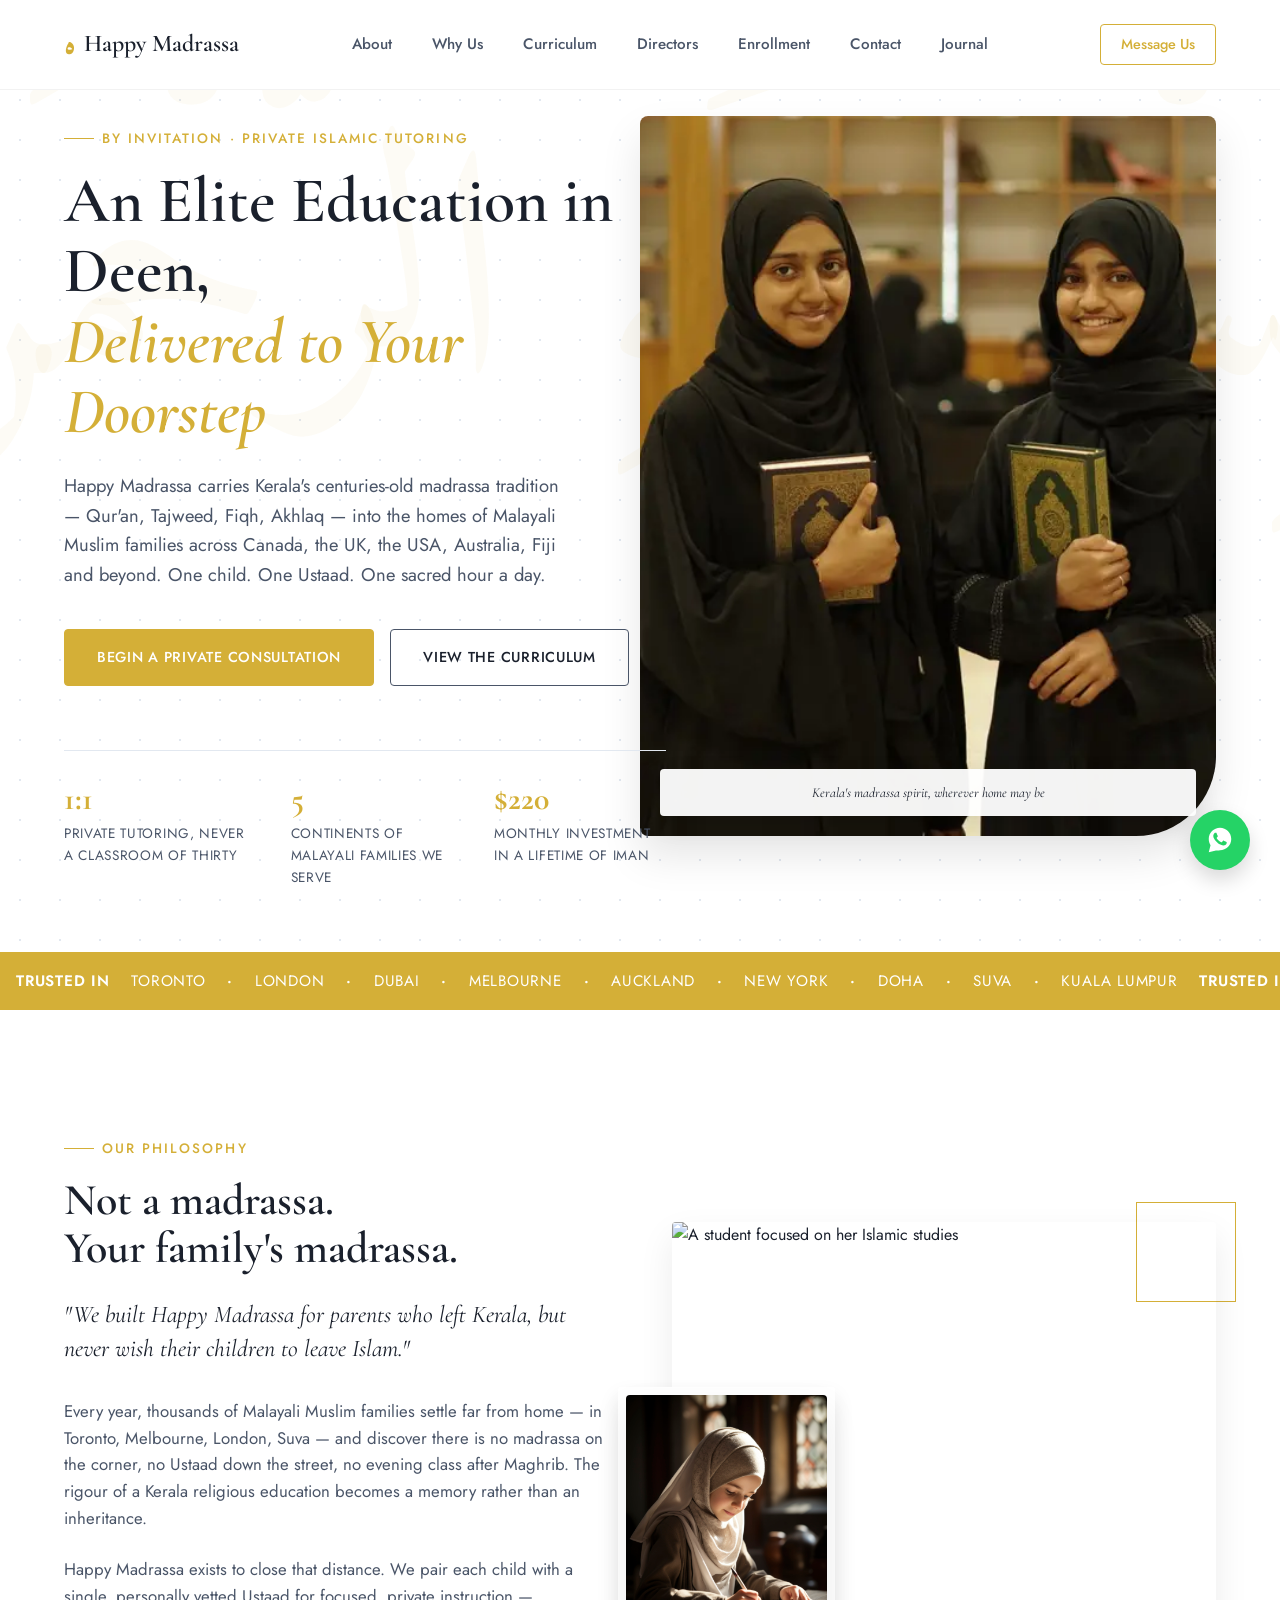
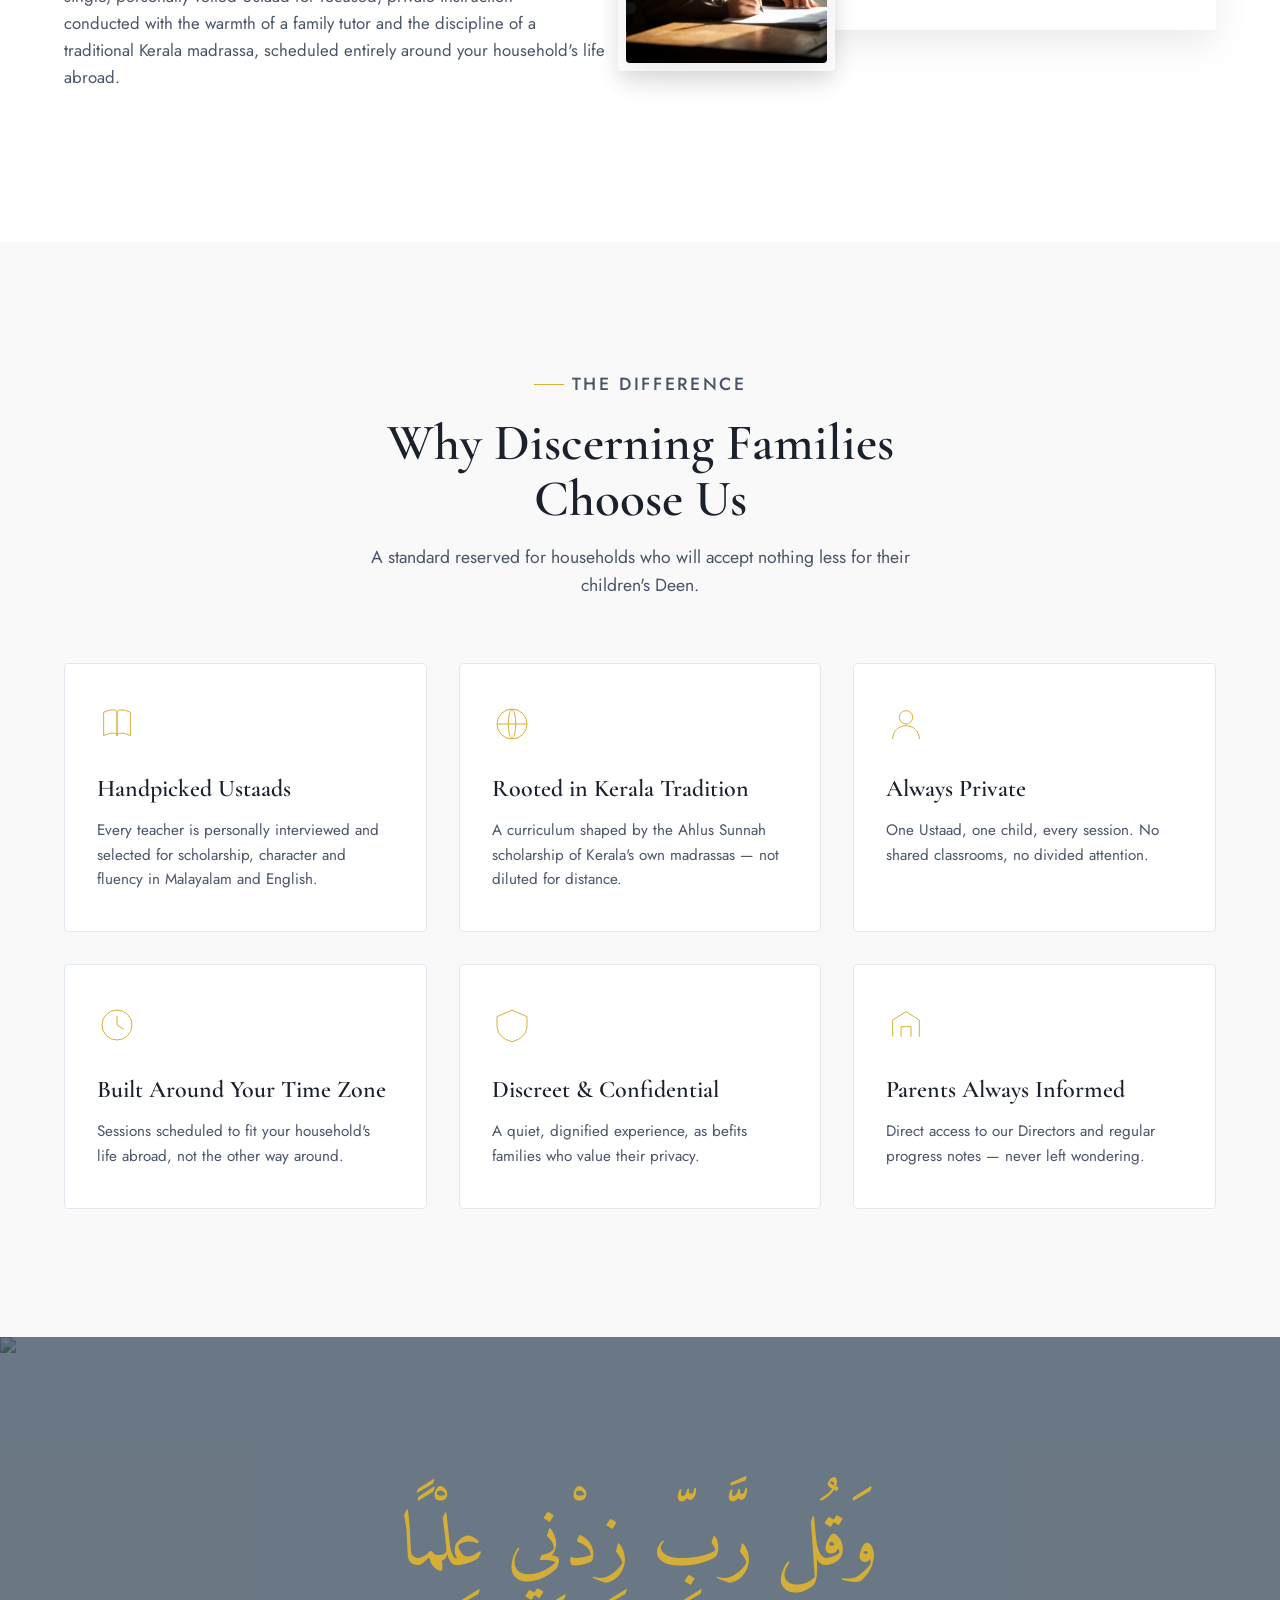
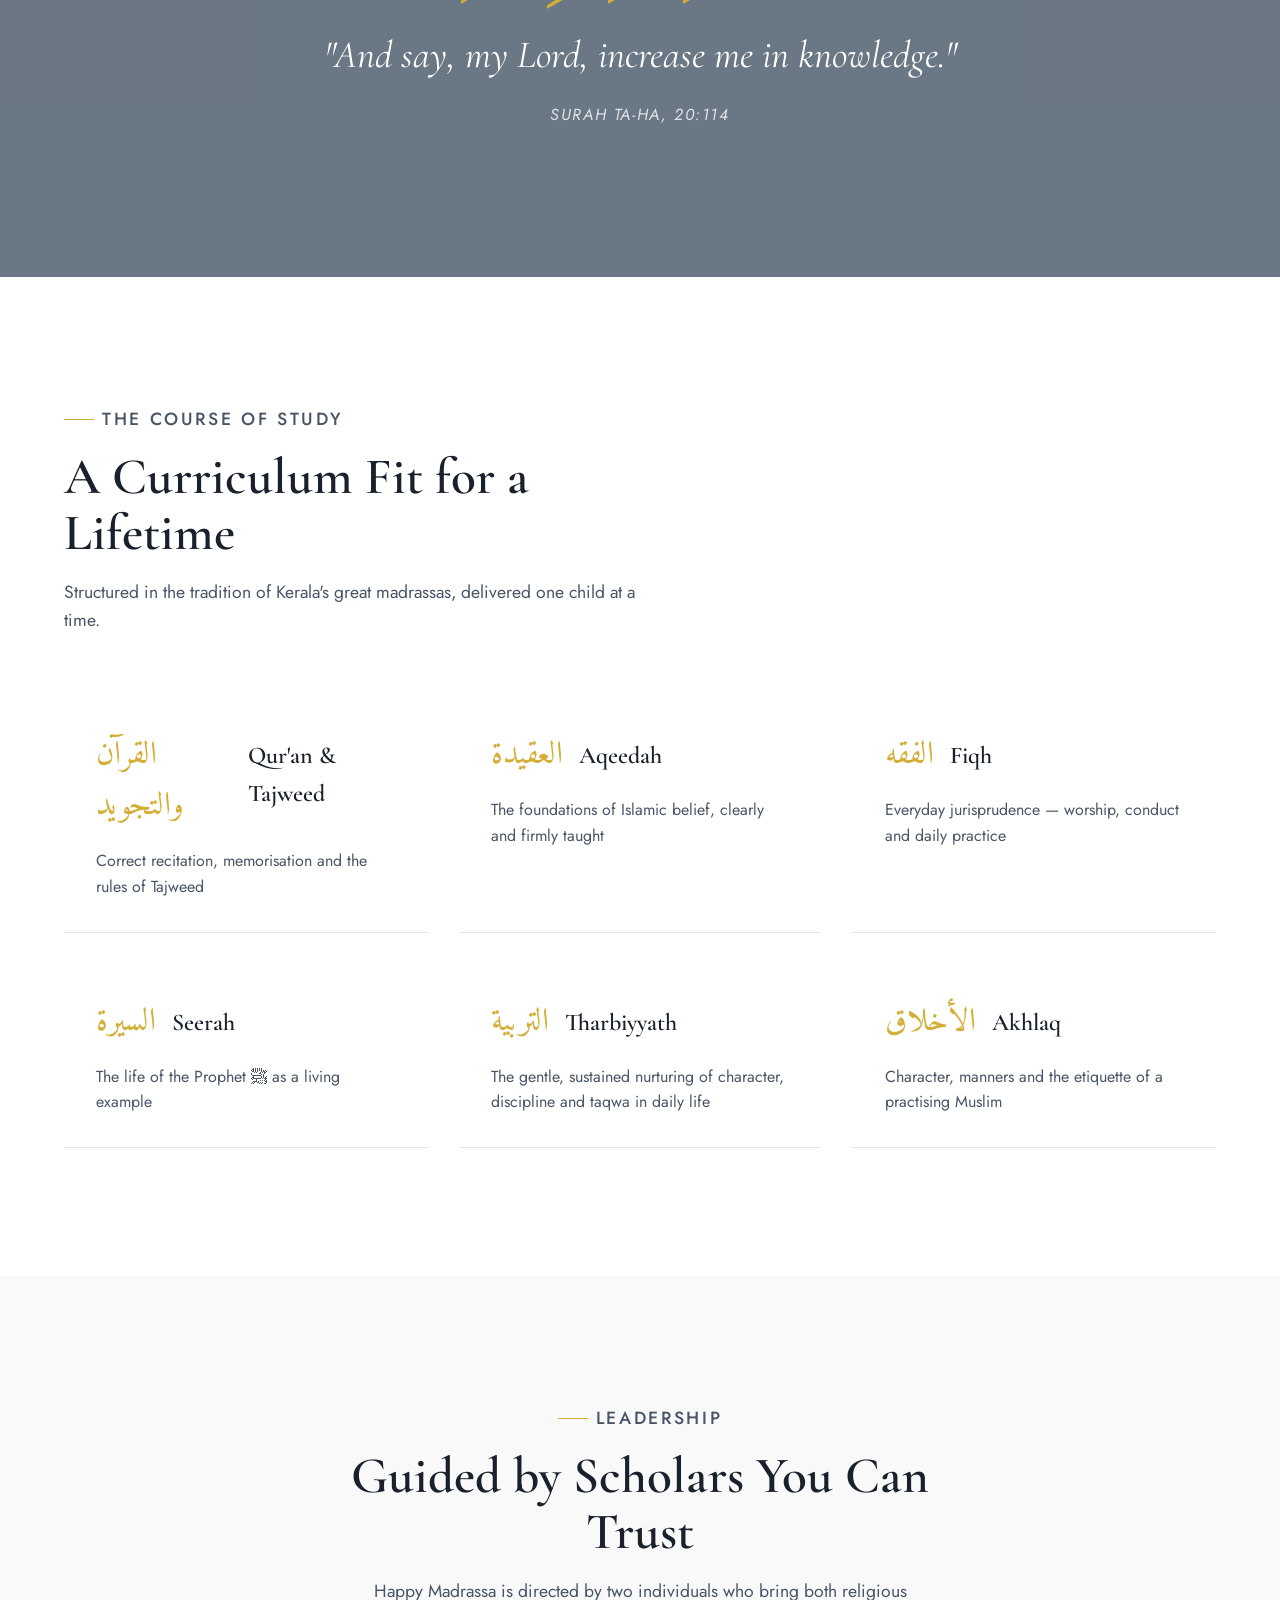
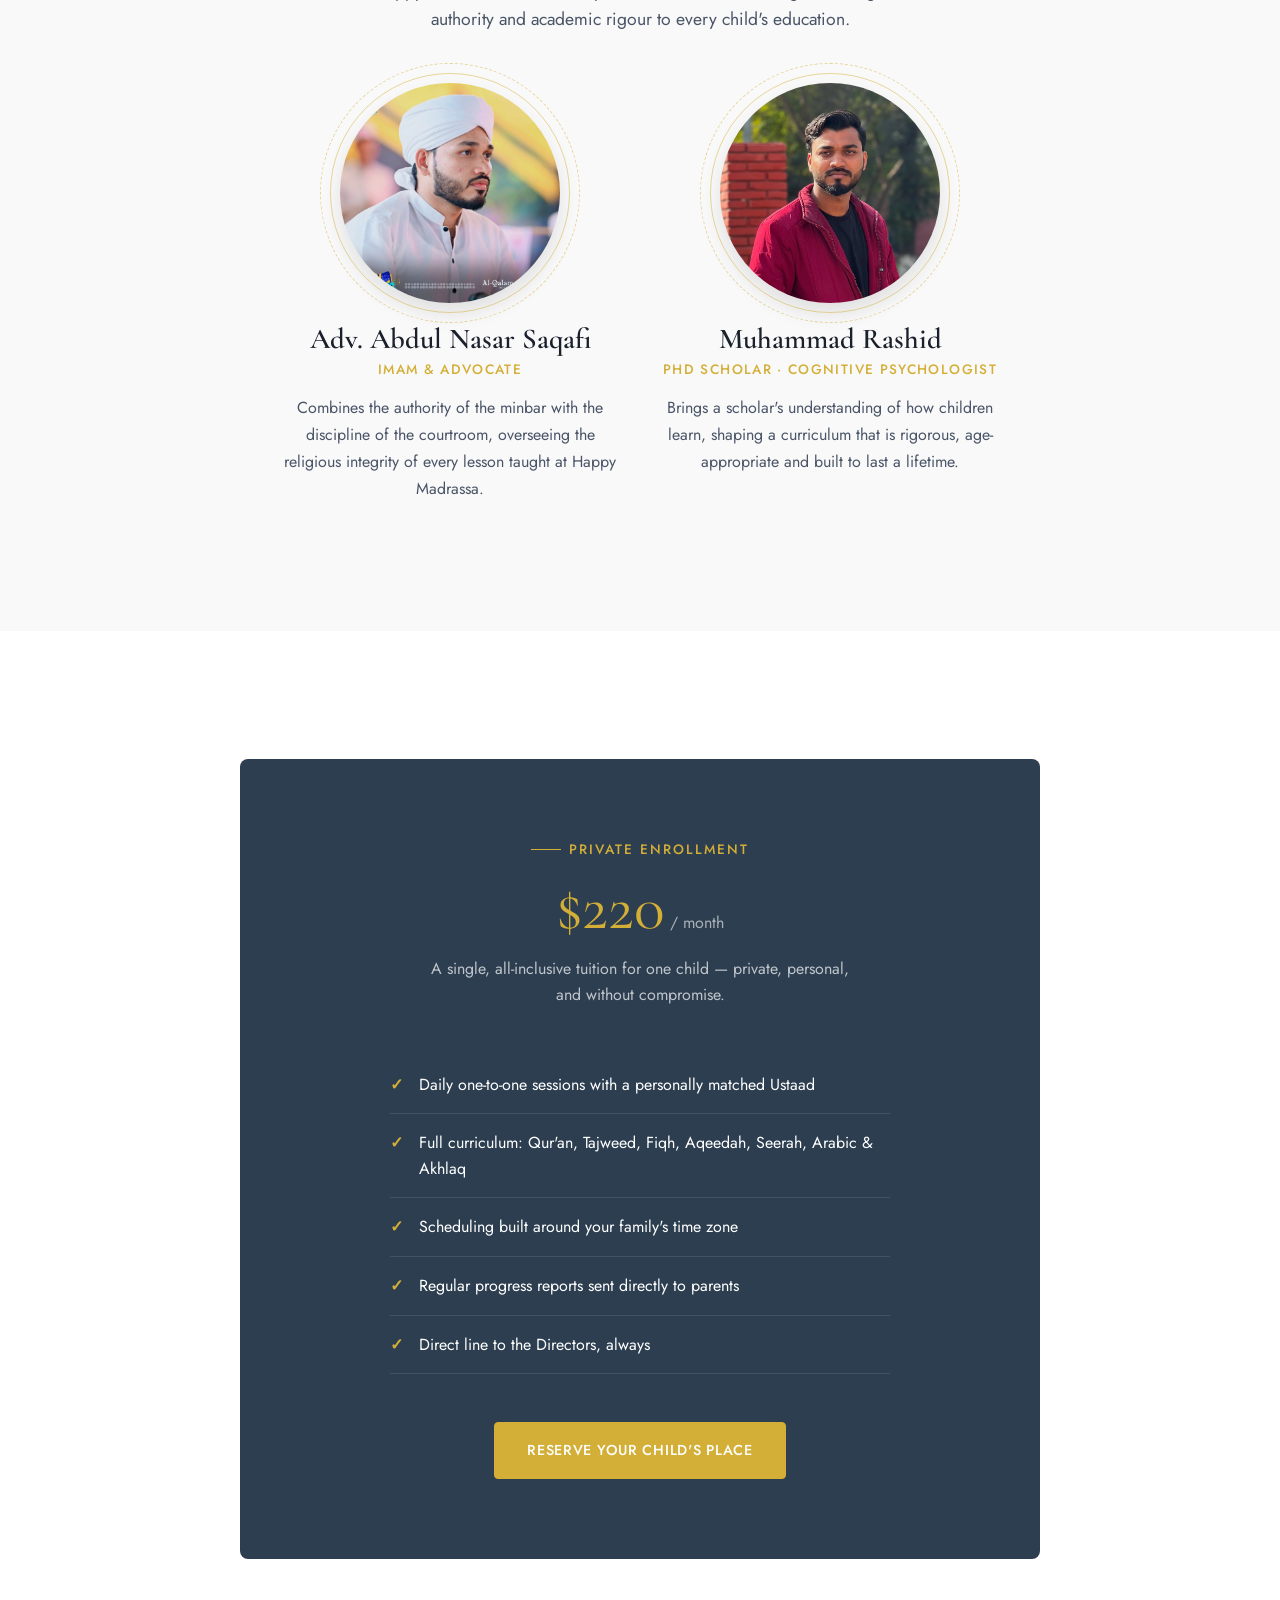
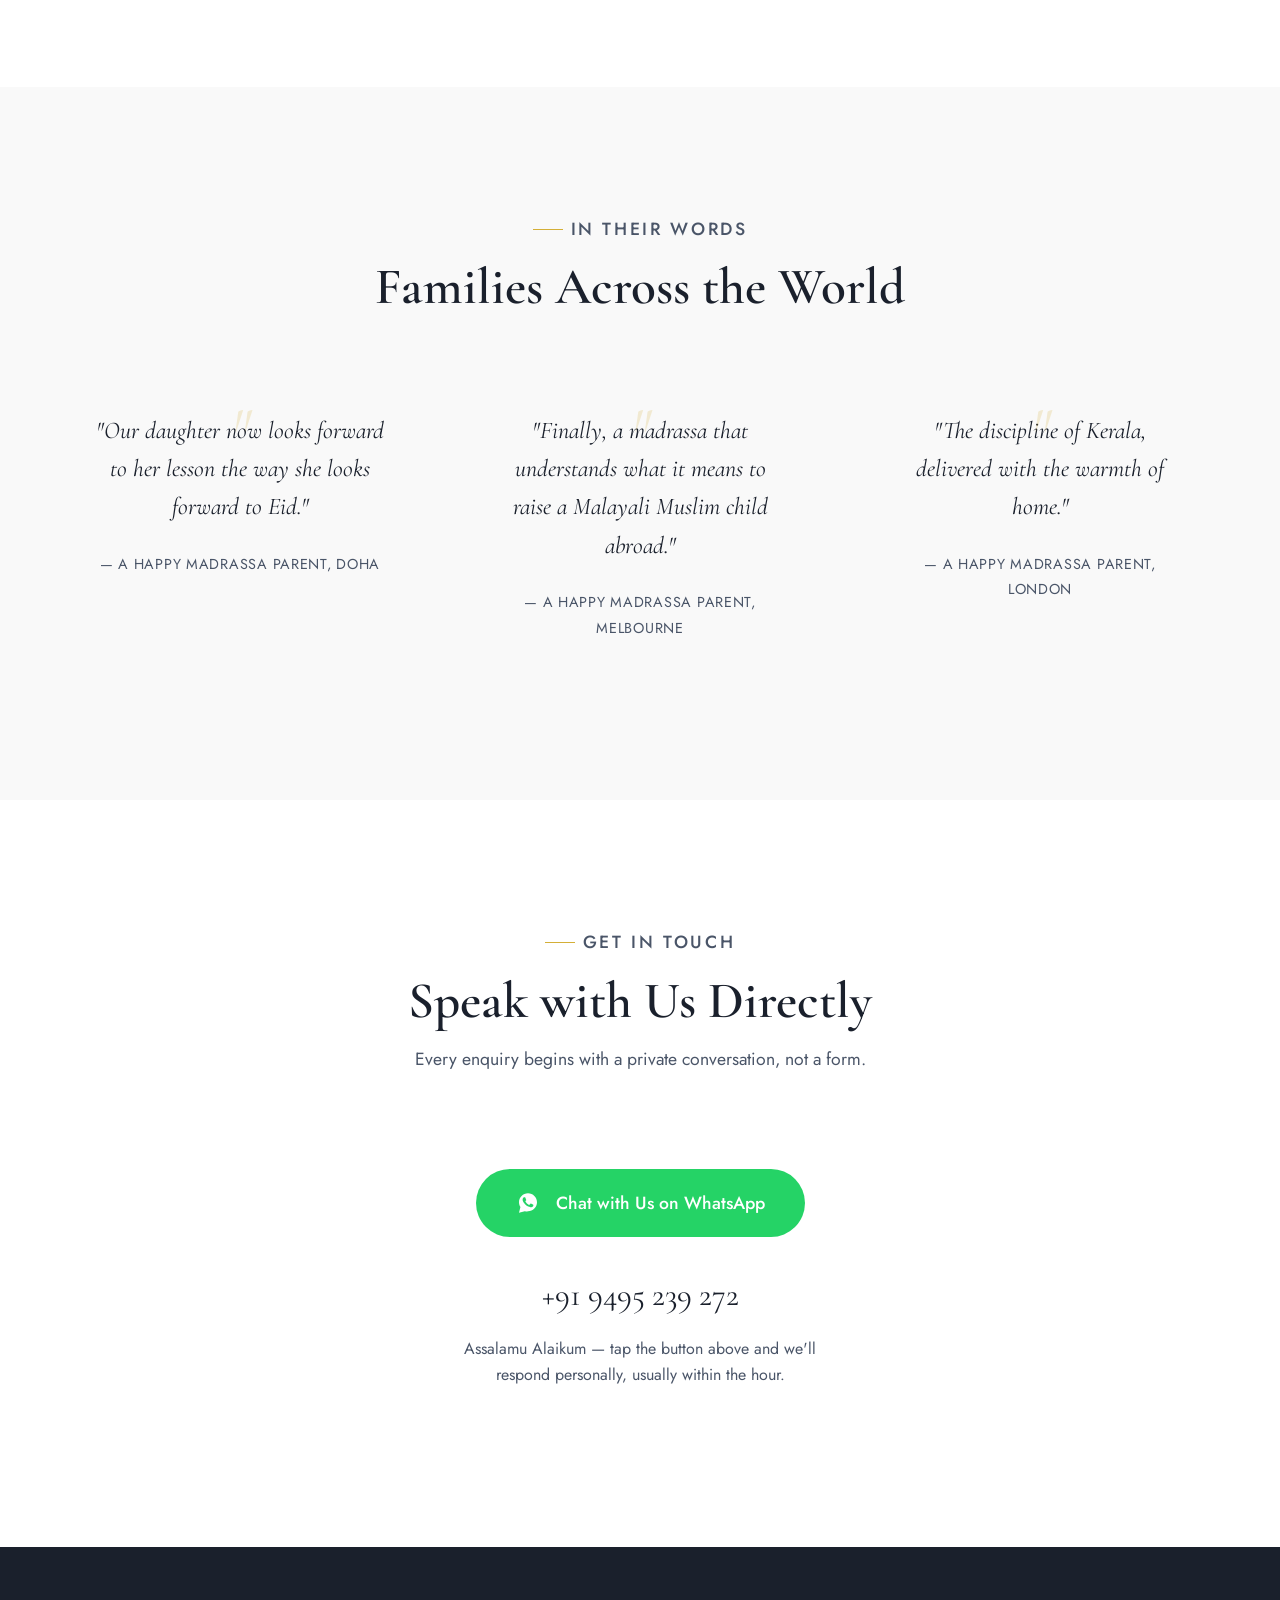
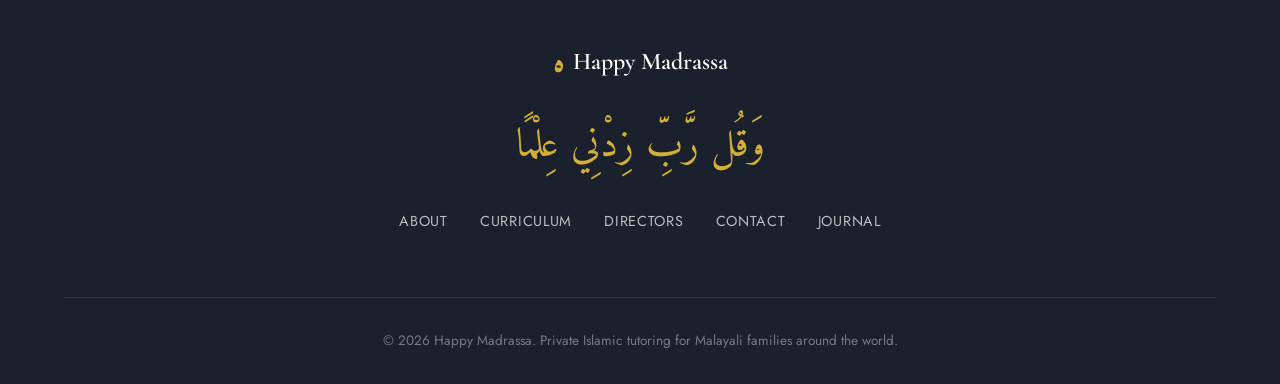
==== commit 9b422de4: "Add files via upload" ====
--- a/index.html
+++ b/index.html
@@ -17,13 +17,13 @@
 <style>
 :root {
   /* Light Theme Palette */
-  --bg-primary: #ffffff; /* Clean white background */
-  --bg-secondary: #f9f9f9; /* Very light grey for contrast sections */
-  --text-main: #1a202c; /* Near black for optimal readability */
-  --text-muted: #4a5568; /* Dark grey for secondary text */
-  --gold: #d4af37; /* Classic bright gold */
+  --bg-primary: #ffffff; 
+  --bg-secondary: #f9f9f9; 
+  --text-main: #1a202c; 
+  --text-muted: #4a5568; 
+  --gold: #d4af37; 
   --gold-hover: #b5952f;
-  --accent-light: #e2e8f0; /* Soft border/accent color */
+  --accent-light: #e2e8f0; 
   
   --font-display: 'Cormorant Garamond', serif;
   --font-body: 'Jost', sans-serif;
@@ -410,7 +410,6 @@
   text-align: center;
   z-index: 3;
 }
-
 .floating {
   animation: float 6s ease-in-out infinite;
 }
@@ -1069,7 +1068,7 @@
 .ar { font-family: var(--font-arabic); }
 .en { font-family: var(--font-body); }
 
-/* ============ SPA & BLOG STYLES ============ */
+/* ============ ADD THESE SPA & BLOG STYLES HERE ============ */
 .view-section { display: none; }
 .view-section.active { display: block; }
 
@@ -1089,7 +1088,7 @@
 .article-meta span.dot { width: 4px; height: 4px; background-color: var(--gold); border-radius: 50%; }
 .article-title { font-size: clamp(2.5rem, 4vw, 4rem); margin-bottom: 0; }
 .article-body { max-width: 720px; margin: 0 auto 8rem; font-size: 1.15rem; line-height: 1.8; color: var(--text-muted); }
-.article-body img { width: auto; max-width: 100%; max-height: 400px; object-fit: cover; object-position: center; border-radius: 6px; margin: 1rem auto 2.5rem; box-shadow: 0 10px 30px rgba(0,0,0,0.06); display: block; }
+.article-body img { width: 100%; max-height: 400px; object-fit: cover; object-position: center; border-radius: 6px; margin: 1rem 0 2.5rem; box-shadow: 0 10px 30px rgba(0,0,0,0.06); display: block; }
 .article-body p { margin-bottom: 1.5rem; }
 .article-body h1, .article-body h2 { font-size: 2.2rem; margin: 3rem 0 1rem; color: var(--text-main); }
 .article-body h3 { font-size: 1.5rem; margin: 2rem 0 1rem; color: var(--text-main); }
@@ -1115,6 +1114,7 @@
       <a href="#directors">Directors</a>
       <a href="#enrollment">Enrollment</a>
       <a href="#contact">Contact</a>
+      <!-- CHANGE THIS LINK TO USE A HASH -->
       <a href="#journal">Journal</a>
     </nav>
     <a class="nav-cta" href="https://wa.me/919495239272?text=Assalamu%20Alaikum%2C%20I%20would%20like%20to%20learn%20more%20about%20Happy%20Madrassa." target="_blank" rel="noopener">Message Us</a>
@@ -1280,8 +1280,6 @@
     <!-- Directors Grid (Pushed down and cleared) -->
     <div class="directors-grid" style="display: flex; gap: 30px; justify-content: center; align-items: flex-start; clear: both; margin-top: 40px; position: relative; z-index: 1;">
      
-
- <p </p>
       <!-- Card 1 -->
       <div class="director-card reveal">
         <div class="director-frame floating-slow">
@@ -1378,34 +1376,39 @@
   </div>
 </section>
 
-<!-- ============ ADD THE TWO NEW VIEWS HERE ============ -->
+<!-- ============ ADD THIS CLOSING TAG TO END YOUR HOME WRAPPER ============ -->
+</main>
+
+
+<!-- ============ ADD THE TWO NEW VIEWS HERE (BEFORE FOOTER) ============ -->
 <main id="view-journal" class="view-section">
-  <section class="page-header" style="padding: 12rem 5% 6rem; text-align: center; background-color: var(--bg-secondary);">
-      <div class="container">
-          <p class="eyebrow" style="justify-content:center;">Insights & Reflections</p>
-          <h1 style="font-size: clamp(3rem, 5vw, 4.5rem); margin-bottom: 1rem; font-family: var(--font-display); color: var(--text-main);">The Madrassa Journal</h1>
-          <p style="font-size: 1.15rem; color: var(--text-muted); max-width: 600px; margin: 0 auto;">Reflections on raising Muslim children abroad, Islamic pedagogy, and maintaining heritage in the diaspora.</p>
-      </div>
-  </section>
-  <section class="container">
-      <div class="blog-grid" id="blog-grid">
-          <div class="loading">Loading journal entries...</div>
-      </div>
-  </section>
+    <section class="page-header" style="padding: 12rem 5% 6rem; text-align: center; background-color: var(--bg-secondary);">
+        <div class="container">
+            <p class="eyebrow" style="justify-content:center;">Insights & Reflections</p>
+            <h1 style="font-size: clamp(3rem, 5vw, 4.5rem); margin-bottom: 1rem; font-family: var(--font-display); color: var(--text-main);">The Madrassa Journal</h1>
+            <p style="font-size: 1.15rem; color: var(--text-muted); max-width: 600px; margin: 0 auto;">Reflections on raising Muslim children abroad, Islamic pedagogy, and maintaining heritage in the diaspora.</p>
+        </div>
+    </section>
+    <section class="container">
+        <div class="blog-grid" id="blog-grid">
+            <div class="loading">Loading journal entries...</div>
+        </div>
+    </section>
 </main>
 
 <main id="view-post" class="view-section">
-  <header class="article-header" id="dynamic-header">
-      <div class="loading">Loading Article...</div>
-  </header>
-  <div class="container">
-      <article class="article-body" id="dynamic-content"></article>
-      <div style="max-width: 720px; margin: 0 auto;">
-          <a href="#journal" class="back-link">← Back to Journal</a>
-      </div>
-  </div>
+    <header class="article-header" id="dynamic-header">
+        <div class="loading">Loading Article...</div>
+    </header>
+    <div class="container">
+        <article class="article-body" id="dynamic-content"></article>
+        <div style="max-width: 720px; margin: 0 auto;">
+            <a href="#journal" class="back-link">← Back to Journal</a>
+        </div>
+    </div>
 </main>
 <!-- ============ END OF NEW VIEWS ============ -->
+
 
 <!-- floating whatsapp button -->
 <a class="wa-float" href="https://wa.me/919495239272?text=Assalamu%20Alaikum%2C%20I%20would%20like%20to%20learn%20more%20about%20Happy%20Madrassa." target="_blank" rel="noopener" aria-label="Chat on WhatsApp">
@@ -1422,7 +1425,8 @@
       <a href="#curriculum">Curriculum</a>
       <a href="#directors">Directors</a>
       <a href="#contact">Contact</a>
-      <a href="blog.html">Journal</a>
+      <!-- CHANGE THIS LINK TO USE A HASH -->
+      <a href="#journal">Journal</a>
     </div>
   </div>
   <p class="footer-copy">© 2026 Happy Madrassa. Private Islamic tutoring for Malayali families around the world.</p>
@@ -1447,7 +1451,7 @@
     const revealOptions = {
         threshold: 0.15, // Trigger when 15% of element is visible
         rootMargin: "0px 0px -50px 0px"
-    };
+};
 
     const revealOnScroll = new IntersectionObserver(function(entries, observer) {
         entries.forEach(entry => {
@@ -1472,8 +1476,9 @@
                  el.classList.add('active');
             }
         });
-    }, 100)
+    }, 100);
 });
+
 // ============ ADD ALL OF THIS SCRIPT AT THE VERY BOTTOM ============
 const GITHUB_USERNAME = 'Rashi-Psy-ksd'; 
 const GITHUB_REPO = 'Happymadrassa'; 
@@ -1572,7 +1577,8 @@
         });
     } catch (error) {
         console.warn(error.message);
-        blogGrid.innerHTML = `<p style="grid-column: 1/-1; text-align:center; color: red;">${error.message} Make sure your repository is Public.</p>`;
+        // NO DEMO POSTS: Just a clean, professional fallback message
+        blogGrid.innerHTML = `<p style="grid-column: 1/-1; text-align:center; color: var(--text-muted);">Journal entries are currently unavailable. Please check back later.</p>`;
     }
 }
 
@@ -1619,7 +1625,7 @@
         headerBlock.innerHTML = `<h1 class="article-title">Post Not Found</h1>`;
         contentBlock.innerHTML = `<p style="text-align:center; color:var(--text-muted); margin-top:2rem;">The article you are looking for is currently unavailable. Please ensure your GitHub repository is set to Public.</p>`;
     }
-
+}
 </script>
 </body>
 </html>
